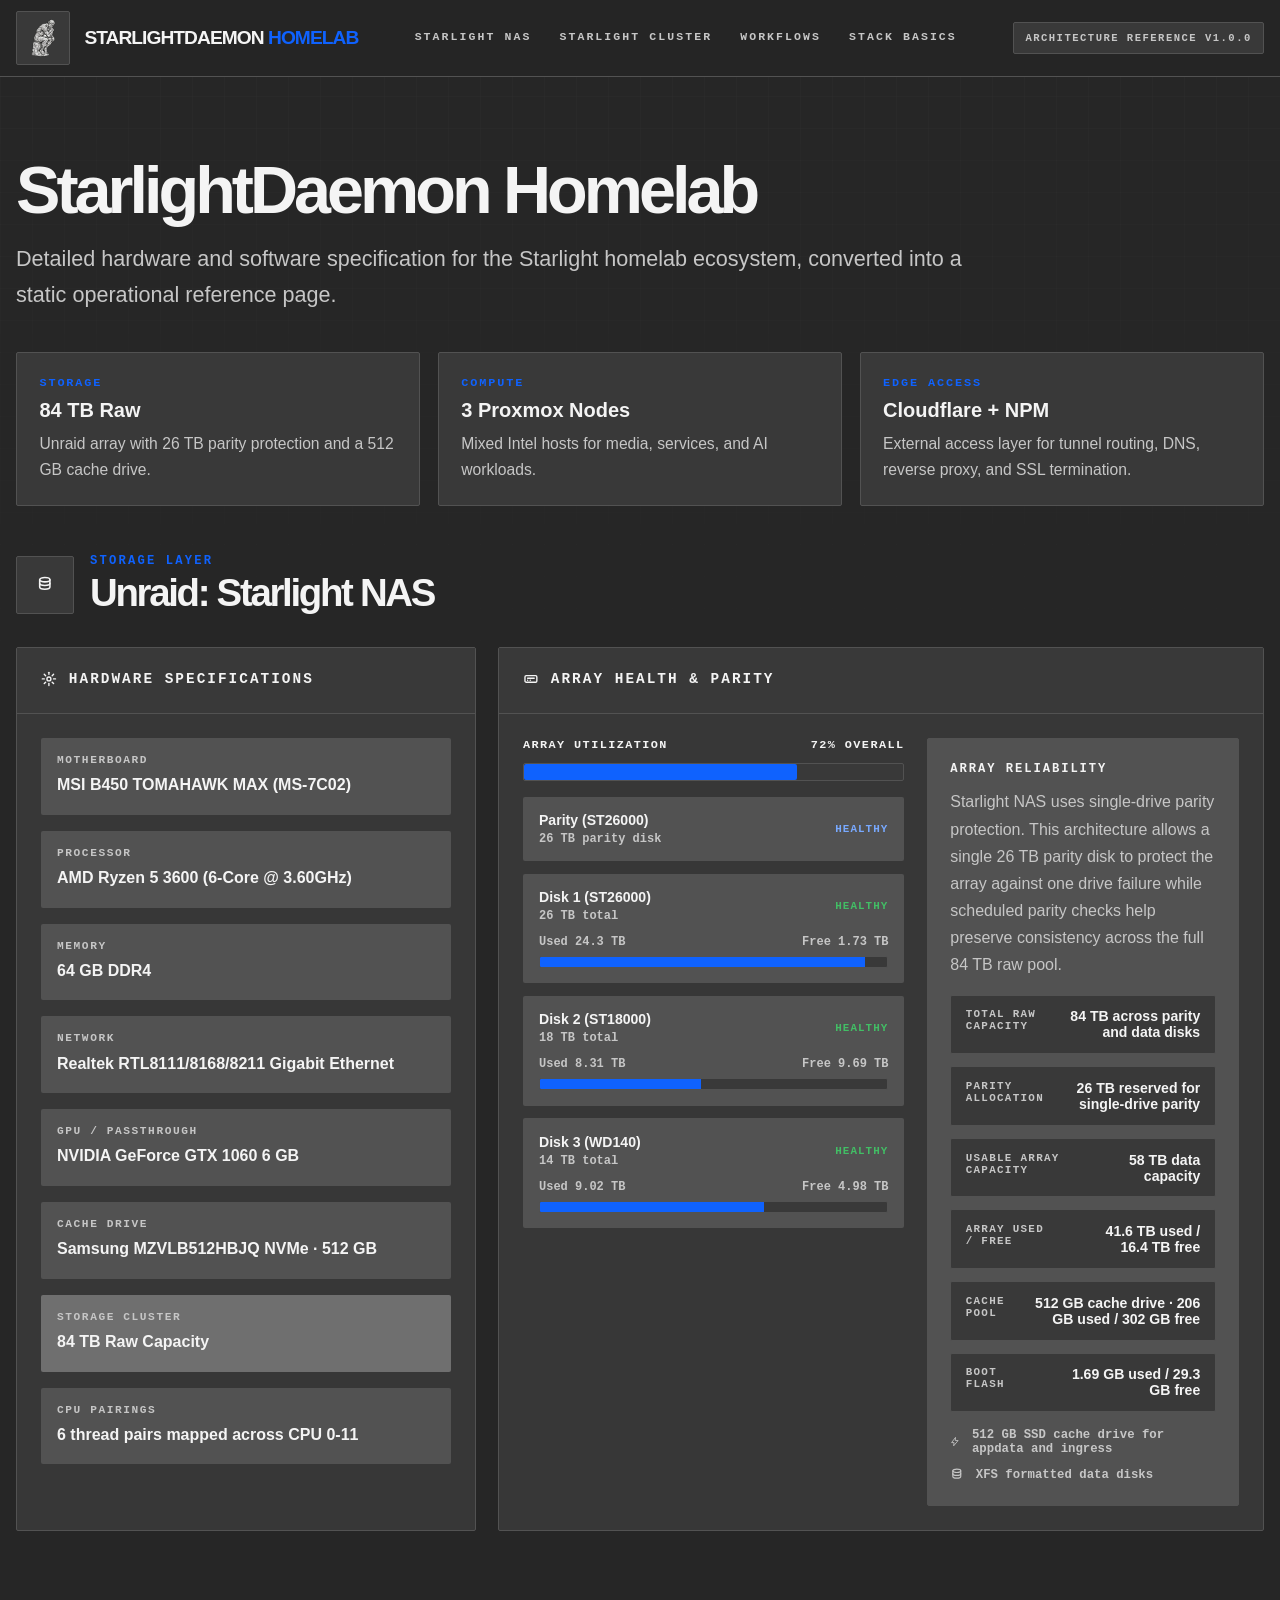
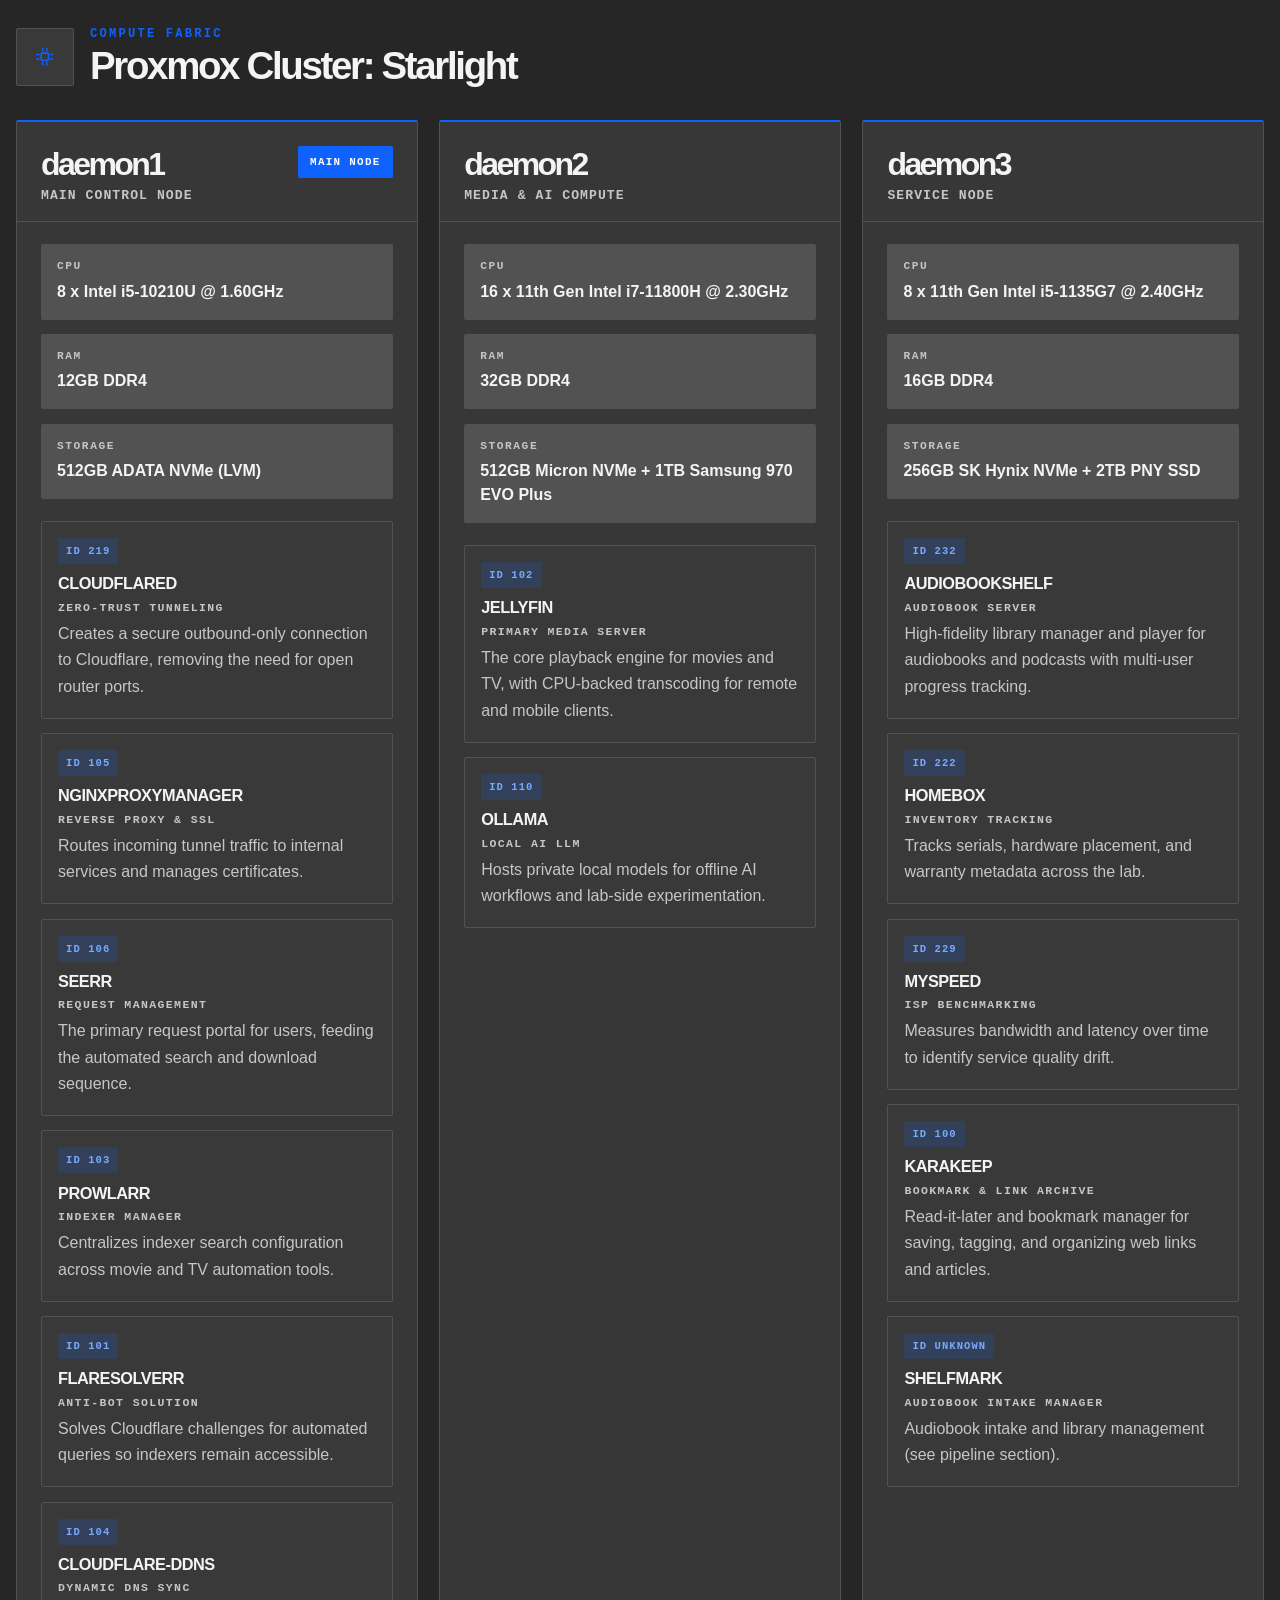
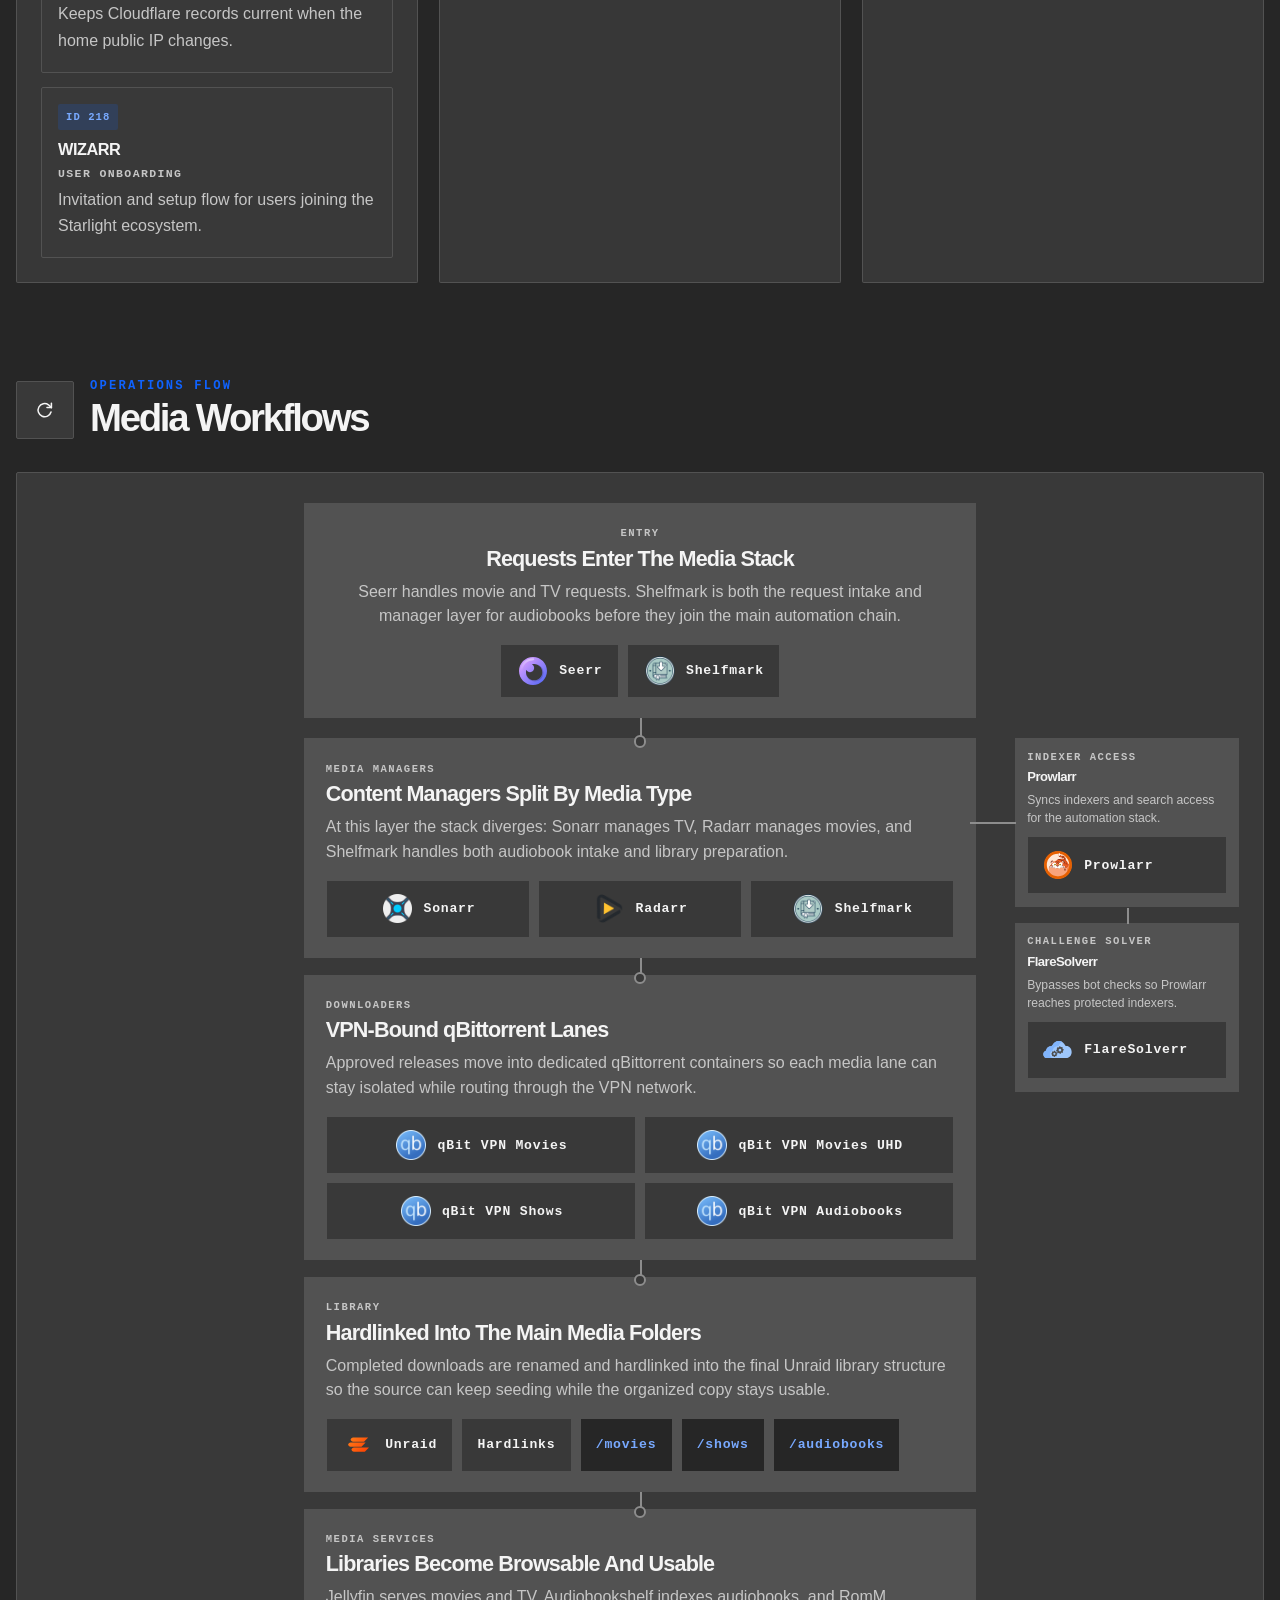
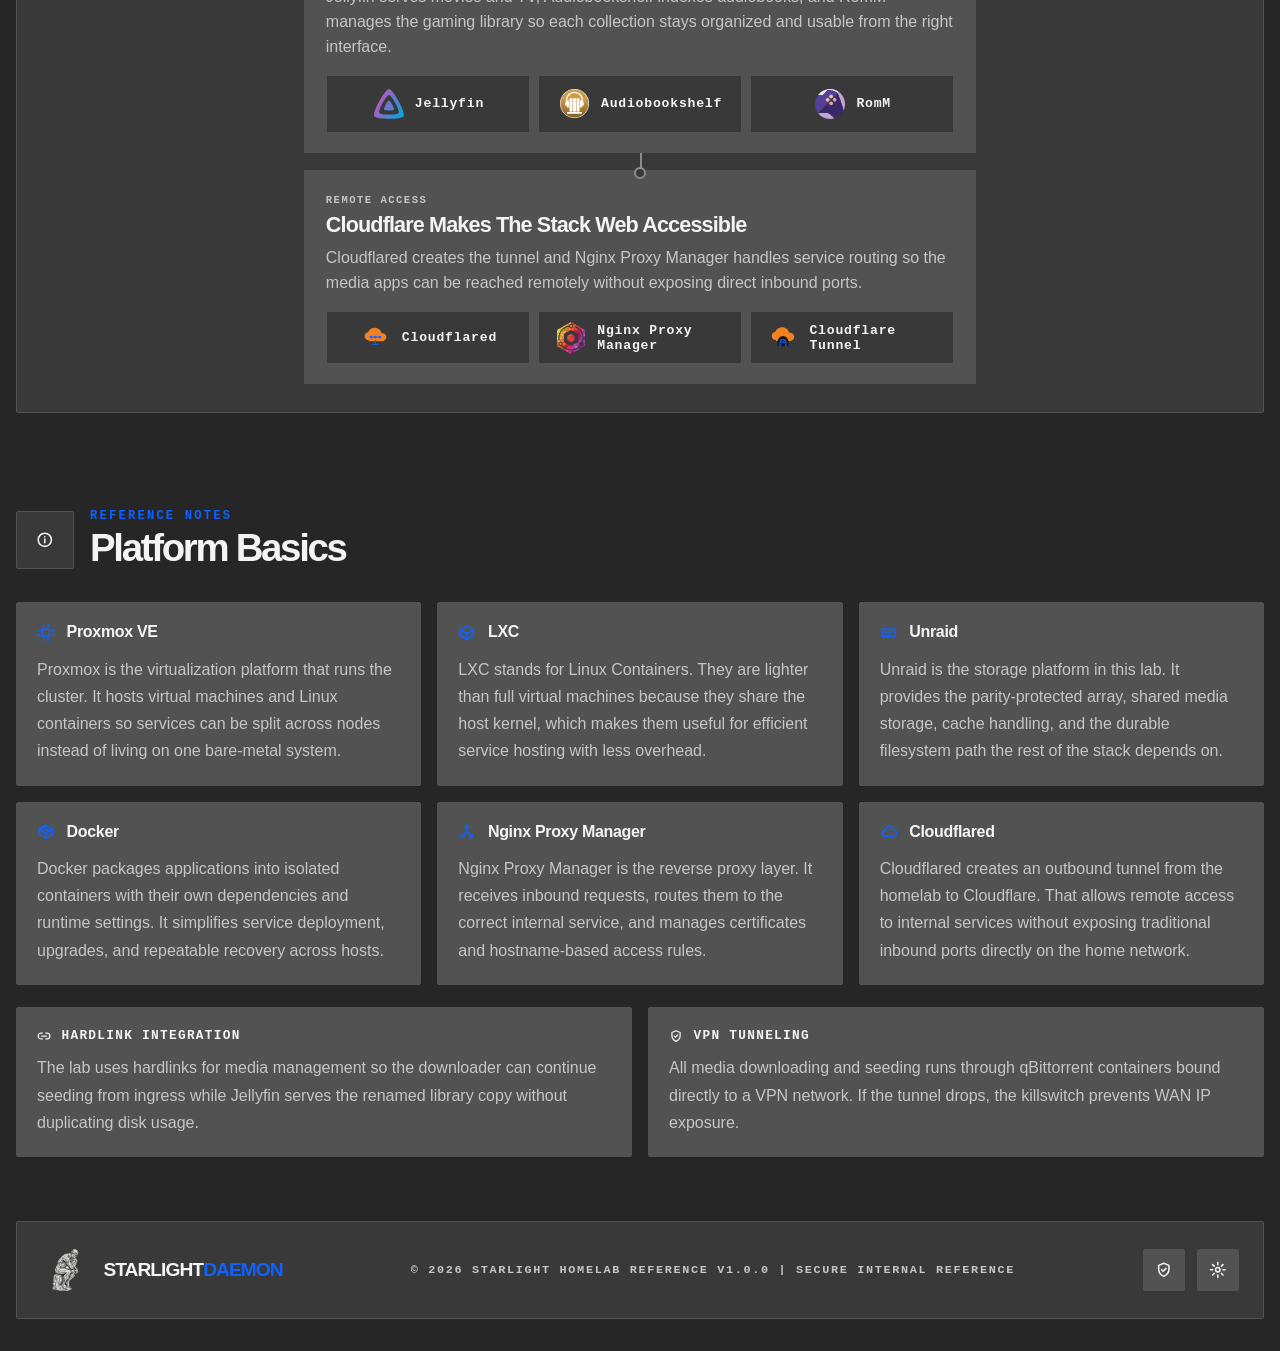
==== docs/index.html @ 4c4d32d7 "chore: serve site from /docs — stop publishing repo-internal paths" ====
<!DOCTYPE html>
<html lang="en">

<head>
    <meta charset="UTF-8">
    <meta name="viewport" content="width=device-width, initial-scale=1.0">
    <meta name="description" content="Detailed hardware and software specification for the Starlight homelab.">
    <meta name="author" content="StarlightDaemon">
    <meta name="theme-color" content="#090f1c">
    <meta property="og:type" content="website">
    <meta property="og:url" content="https://homelab.starlightdaemon.dev/">
    <meta property="og:title" content="StarlightDaemon Homelab">
    <meta property="og:description" content="Detailed hardware and software specification for the Starlight homelab.">
    <meta property="og:site_name" content="StarlightDaemon Homelab">
    <link rel="canonical" href="https://homelab.starlightdaemon.dev/">
    <title>StarlightDaemon Homelab</title>
    <link rel="stylesheet" href="css/homelab.css?v=1.0.0">
    <meta http-equiv="Content-Security-Policy"
          content="default-src 'none'; script-src 'self'; style-src 'self' 'unsafe-inline';
          img-src 'self'; font-src 'self'; base-uri 'none';
          form-action 'none'; frame-ancestors 'none'">
</head>

<body>
    <a href="#main-content" class="skip-link">Skip to main content</a>
    <div class="lab-shell">
        <nav class="lab-nav" aria-label="Primary">
            <div class="lab-nav-inner">
                <a href="index.html" class="lab-brand"
                    aria-label="Return to the top of the homelab home page">
                    <img src="assets/thinker-logo.png" alt="StarlightDaemon logo" class="lab-brand-logo" width="460" height="460">
                    <span class="lab-brand-wordmark">StarlightDaemon<span> Homelab</span></span>
                </a>

                <div class="lab-nav-links">
                    <a href="#unraid">Starlight NAS</a>
                    <a href="#proxmox">Starlight Cluster</a>
                    <a href="#pipeline">Workflows</a>
                    <a href="#stack-basics">Stack Basics</a>
                </div>

                <div class="lab-nav-meta">
                    <span>Architecture Reference v1.0.0</span>
                </div>

                <button class="lab-menu-button" type="button" aria-expanded="false" aria-controls="mobileMenu"
                    aria-label="Toggle navigation">
                    <i data-lucide="menu"></i>
                </button>
            </div>

            <div class="lab-mobile-menu" id="mobileMenu" hidden>
                <a href="#unraid">Starlight NAS</a>
                <a href="#proxmox">Starlight Cluster</a>
                <a href="#pipeline">Workflows</a>
                <a href="#stack-basics">Stack Basics</a>
            </div>
        </nav>

        <header class="lab-hero">
            <h1>StarlightDaemon Homelab</h1>
            <p>
                Detailed hardware and software specification for the Starlight homelab ecosystem, converted into a
                static operational reference page.
            </p>

            <div class="lab-stat-row" aria-label="Architecture summary">
                <article class="lab-stat-card">
                    <span class="lab-stat-label">Storage</span>
                    <strong>84 TB Raw</strong>
                    <p>Unraid array with 26 TB parity protection and a 512 GB cache drive.</p>
                </article>
                <article class="lab-stat-card">
                    <span class="lab-stat-label">Compute</span>
                    <strong>3 Proxmox Nodes</strong>
                    <p>Mixed Intel hosts for media, services, and AI workloads.</p>
                </article>
                <article class="lab-stat-card">
                    <span class="lab-stat-label">Edge Access</span>
                    <strong>Cloudflare + NPM</strong>
                    <p>External access layer for tunnel routing, DNS, reverse proxy, and SSL termination.</p>
                </article>
            </div>
        </header>

        <main class="lab-main" id="main-content">
            <section class="lab-section" id="unraid">
                <div class="lab-section-title">
                    <div class="lab-section-icon">
                        <i data-lucide="database"></i>
                    </div>
                    <div>
                        <p>Storage Layer</p>
                        <h2>Unraid: Starlight NAS</h2>
                    </div>
                </div>

                <div class="lab-grid lab-grid-unraid">
                    <article class="lab-panel lab-panel-emerald">
                        <div class="lab-panel-head">
                            <h3>
                                <i data-lucide="settings-2"></i>
                                Hardware Specifications
                            </h3>
                        </div>
                        <div class="lab-spec-list">
                            <div class="lab-spec-item">
                                <span>Motherboard</span>
                                <strong>MSI B450 TOMAHAWK MAX (MS-7C02)</strong>
                            </div>
                            <div class="lab-spec-item">
                                <span>Processor</span>
                                <strong>AMD Ryzen 5 3600 (6-Core @ 3.60GHz)</strong>
                            </div>
                            <div class="lab-spec-item">
                                <span>Memory</span>
                                <strong>64 GB DDR4</strong>
                            </div>
                            <div class="lab-spec-item">
                                <span>Network</span>
                                <strong>Realtek RTL8111/8168/8211 Gigabit Ethernet</strong>
                            </div>
                            <div class="lab-spec-item">
                                <span>GPU / Passthrough</span>
                                <strong>NVIDIA GeForce GTX 1060 6 GB</strong>
                            </div>
                            <div class="lab-spec-item">
                                <span>Cache Drive</span>
                                <strong>Samsung MZVLB512HBJQ NVMe · 512 GB</strong>
                            </div>
                            <div class="lab-spec-item lab-spec-item-highlight">
                                <span>Storage Cluster</span>
                                <strong>84 TB Raw Capacity</strong>
                            </div>
                            <div class="lab-spec-item">
                                <span>CPU Pairings</span>
                                <strong>6 thread pairs mapped across CPU 0-11</strong>
                            </div>
                        </div>
                    </article>

                    <article class="lab-panel lab-panel-emerald">
                        <div class="lab-panel-head">
                            <h3>
                                <i data-lucide="hard-drive"></i>
                                Array Health &amp; Parity
                            </h3>
                        </div>

                        <div class="lab-storage-grid">
                            <div>
                                <div class="lab-meter-head">
                                    <span>Array Utilization</span>
                                    <strong>72% Overall</strong>
                                </div>
                                <div class="lab-meter" aria-label="Array utilization 72 percent">
                                    <span class="lab-meter-fill" style="width: 72%;"></span>
                                </div>

                                <div class="lab-disk-list">
                                    <div class="lab-disk-row">
                                        <div class="lab-disk-main">
                                            <strong>Parity (ST26000)</strong>
                                            <span>26 TB parity disk</span>
                                        </div>
                                        <em class="state-info">Healthy</em>
                                    </div>
                                    <div class="lab-disk-row">
                                        <div class="lab-disk-main">
                                            <strong>Disk 1 (ST26000)</strong>
                                            <span>26 TB total</span>
                                        </div>
                                        <em class="state-good">Healthy</em>
                                        <div class="lab-disk-usage">
                                            <div class="lab-disk-usage-head">
                                                <span>Used 24.3 TB</span>
                                                <span>Free 1.73 TB</span>
                                            </div>
                                            <div class="lab-disk-usage-bar">
                                                <span style="width: 93.5%;"></span>
                                            </div>
                                        </div>
                                    </div>
                                    <div class="lab-disk-row">
                                        <div class="lab-disk-main">
                                            <strong>Disk 2 (ST18000)</strong>
                                            <span>18 TB total</span>
                                        </div>
                                        <em class="state-good">Healthy</em>
                                        <div class="lab-disk-usage">
                                            <div class="lab-disk-usage-head">
                                                <span>Used 8.31 TB</span>
                                                <span>Free 9.69 TB</span>
                                            </div>
                                            <div class="lab-disk-usage-bar">
                                                <span style="width: 46.2%;"></span>
                                            </div>
                                        </div>
                                    </div>
                                    <div class="lab-disk-row">
                                        <div class="lab-disk-main">
                                            <strong>Disk 3 (WD140)</strong>
                                            <span>14 TB total</span>
                                        </div>
                                        <em class="state-good">Healthy</em>
                                        <div class="lab-disk-usage">
                                            <div class="lab-disk-usage-head">
                                                <span>Used 9.02 TB</span>
                                                <span>Free 4.98 TB</span>
                                            </div>
                                            <div class="lab-disk-usage-bar">
                                                <span style="width: 64.4%;"></span>
                                            </div>
                                        </div>
                                    </div>
                                </div>
                            </div>

                            <div class="lab-reliability-card">
                                <h4>Array Reliability</h4>
                                <p>
                                    Starlight NAS uses single-drive parity protection. This architecture allows a
                                    single 26 TB parity disk to protect the array against one drive failure while
                                    scheduled parity checks help preserve consistency across the full 84 TB raw pool.
                                </p>
                                <div class="lab-device-summary">
                                    <div class="lab-device-row">
                                        <span>Total Raw Capacity</span>
                                        <strong>84 TB across parity and data disks</strong>
                                    </div>
                                    <div class="lab-device-row">
                                        <span>Parity Allocation</span>
                                        <strong>26 TB reserved for single-drive parity</strong>
                                    </div>
                                    <div class="lab-device-row">
                                        <span>Usable Array Capacity</span>
                                        <strong>58 TB data capacity</strong>
                                    </div>
                                    <div class="lab-device-row">
                                        <span>Array Used / Free</span>
                                        <strong>41.6 TB used / 16.4 TB free</strong>
                                    </div>
                                    <div class="lab-device-row">
                                        <span>Cache Pool</span>
                                        <strong>512 GB cache drive · 206 GB used / 302 GB free</strong>
                                    </div>
                                    <div class="lab-device-row">
                                        <span>Boot Flash</span>
                                        <strong>1.69 GB used / 29.3 GB free</strong>
                                    </div>
                                </div>
                                <ul class="lab-note-list">
                                    <li>
                                        <i data-lucide="zap"></i>
                                        <span>512 GB SSD cache drive for appdata and ingress</span>
                                    </li>
                                    <li>
                                        <i data-lucide="database"></i>
                                        <span>XFS formatted data disks</span>
                                    </li>
                                </ul>
                            </div>
                        </div>
                    </article>
                </div>
            </section>

            <section class="lab-section" id="proxmox">
                <div class="lab-section-title">
                    <div class="lab-section-icon lab-section-icon-blue">
                        <i data-lucide="cpu"></i>
                    </div>
                    <div>
                        <p>Compute Fabric</p>
                        <h2>Proxmox Cluster: Starlight</h2>
                    </div>
                </div>

                <div class="lab-node-grid">
                    <article class="lab-node-card lab-node-primary">
                        <div class="lab-node-head">
                            <div>
                                <h3>daemon1</h3>
                                <p>Main Control Node</p>
                            </div>
                            <span class="lab-node-badge">Main Node</span>
                        </div>

                        <div class="lab-node-specs">
                            <div><span>CPU</span><strong>8 x Intel i5-10210U @ 1.60GHz</strong></div>
                            <div><span>RAM</span><strong>12GB DDR4</strong></div>
                            <div><span>Storage</span><strong>512GB ADATA NVMe (LVM)</strong></div>
                        </div>

                        <div class="lab-service-list">
                            <article class="lab-service-item">
                                <div class="lab-service-id">ID 219</div>
                                <h4>cloudflared</h4>
                                <p class="lab-service-role">Zero-Trust Tunneling</p>
                                <p>Creates a secure outbound-only connection to Cloudflare, removing the need for open
                                    router ports.</p>
                            </article>
                            <article class="lab-service-item">
                                <div class="lab-service-id">ID 105</div>
                                <h4>nginxproxymanager</h4>
                                <p class="lab-service-role">Reverse Proxy &amp; SSL</p>
                                <p>Routes incoming tunnel traffic to internal services and manages certificates.</p>
                            </article>
                            <article class="lab-service-item">
                                <div class="lab-service-id">ID 106</div>
                                <h4>seerr</h4>
                                <p class="lab-service-role">Request Management</p>
                                <p>The primary request portal for users, feeding the automated search and download
                                    sequence.</p>
                            </article>
                            <article class="lab-service-item">
                                <div class="lab-service-id">ID 103</div>
                                <h4>prowlarr</h4>
                                <p class="lab-service-role">Indexer Manager</p>
                                <p>Centralizes indexer search configuration across movie and TV automation tools.</p>
                            </article>
                            <article class="lab-service-item">
                                <div class="lab-service-id">ID 101</div>
                                <h4>flaresolverr</h4>
                                <p class="lab-service-role">Anti-Bot Solution</p>
                                <p>Solves Cloudflare challenges for automated queries so indexers remain accessible.</p>
                            </article>
                            <article class="lab-service-item">
                                <div class="lab-service-id">ID 104</div>
                                <h4>cloudflare-ddns</h4>
                                <p class="lab-service-role">Dynamic DNS Sync</p>
                                <p>Keeps Cloudflare records current when the home public IP changes.</p>
                            </article>
                            <article class="lab-service-item">
                                <div class="lab-service-id">ID 218</div>
                                <h4>wizarr</h4>
                                <p class="lab-service-role">User Onboarding</p>
                                <p>Invitation and setup flow for users joining the Starlight ecosystem.</p>
                            </article>
                        </div>
                    </article>

                    <article class="lab-node-card">
                        <div class="lab-node-head">
                            <div>
                                <h3>daemon2</h3>
                                <p>Media &amp; AI Compute</p>
                            </div>
                        </div>

                        <div class="lab-node-specs">
                            <div><span>CPU</span><strong>16 x 11th Gen Intel i7-11800H @ 2.30GHz</strong></div>
                            <div><span>RAM</span><strong>32GB DDR4</strong></div>
                            <div><span>Storage</span><strong>512GB Micron NVMe + 1TB Samsung 970 EVO Plus</strong></div>
                        </div>

                        <div class="lab-service-list">
                            <article class="lab-service-item">
                                <div class="lab-service-id">ID 102</div>
                                <h4>jellyfin</h4>
                                <p class="lab-service-role">Primary Media Server</p>
                                <p>The core playback engine for movies and TV, with CPU-backed transcoding for remote
                                    and mobile clients.</p>
                            </article>
                            <article class="lab-service-item">
                                <div class="lab-service-id">ID 110</div>
                                <h4>ollama</h4>
                                <p class="lab-service-role">Local AI LLM</p>
                                <p>Hosts private local models for offline AI workflows and lab-side experimentation.</p>
                            </article>
                        </div>
                    </article>

                    <article class="lab-node-card">
                        <div class="lab-node-head">
                            <div>
                                <h3>daemon3</h3>
                                <p>Service Node</p>
                            </div>
                        </div>

                        <div class="lab-node-specs">
                            <div><span>CPU</span><strong>8 x 11th Gen Intel i5-1135G7 @ 2.40GHz</strong></div>
                            <div><span>RAM</span><strong>16GB DDR4</strong></div>
                            <div><span>Storage</span><strong>256GB SK Hynix NVMe + 2TB PNY SSD</strong></div>
                        </div>

                        <div class="lab-service-list">
                            <article class="lab-service-item">
                                <div class="lab-service-id">ID 232</div>
                                <h4>audiobookshelf</h4>
                                <p class="lab-service-role">Audiobook Server</p>
                                <p>High-fidelity library manager and player for audiobooks and podcasts with
                                    multi-user progress tracking.</p>
                            </article>
                            <article class="lab-service-item">
                                <div class="lab-service-id">ID 222</div>
                                <h4>homebox</h4>
                                <p class="lab-service-role">Inventory Tracking</p>
                                <p>Tracks serials, hardware placement, and warranty metadata across the lab.</p>
                            </article>
                            <article class="lab-service-item">
                                <div class="lab-service-id">ID 229</div>
                                <h4>myspeed</h4>
                                <p class="lab-service-role">ISP Benchmarking</p>
                                <p>Measures bandwidth and latency over time to identify service quality drift.</p>
                            </article>
                            <article class="lab-service-item">
                                <div class="lab-service-id">ID 100</div>
                                <h4>karakeep</h4>
                                <p class="lab-service-role">Bookmark &amp; Link Archive</p>
                                <p>Read-it-later and bookmark manager for saving, tagging, and organizing web links and articles.</p>
                            </article>
                            <article class="lab-service-item">
                                <div class="lab-service-id">ID unknown</div>
                                <h4>Shelfmark</h4>
                                <p class="lab-service-role">Audiobook Intake Manager</p>
                                <p>Audiobook intake and library management (see pipeline section).</p>
                            </article>
                        </div>
                    </article>
                </div>
            </section>

            <section class="lab-section" id="pipeline">
                <div class="lab-section-title">
                    <div class="lab-section-icon lab-section-icon-amber">
                        <i data-lucide="refresh-cw"></i>
                    </div>
                    <div>
                        <p>Operations Flow</p>
                        <h2>Media Workflows</h2>
                    </div>
                </div>

                <div class="lab-pipeline-card">
                    <div class="lab-system-tree">
                        <article class="lab-system-node lab-system-node-entry">
                            <span class="lab-system-eyebrow">Entry</span>
                            <h3>Requests Enter The Media Stack</h3>
                            <p>Seerr handles movie and TV requests. Shelfmark is both the request intake and manager layer for audiobooks before they join the main automation chain.</p>
                            <div class="lab-system-chips">
                                <span class="tool-pill tool-seerr" data-mark="SR">Seerr</span>
                                <span class="tool-pill tool-shelfmark" data-mark="SH">Shelfmark</span>
                            </div>
                        </article>

                        <div class="lab-system-stage lab-system-stage-branch">
                            <article class="lab-system-node">
                                <span class="lab-system-eyebrow">Media Managers</span>
                                <h3>Content Managers Split By Media Type</h3>
                                <p>At this layer the stack diverges: Sonarr manages TV, Radarr manages movies, and Shelfmark handles both audiobook intake and library preparation.</p>
                                <div class="lab-system-cluster">
                                    <span class="tool-pill tool-sonarr">Sonarr</span>
                                    <span class="tool-pill tool-radarr">Radarr</span>
                                    <span class="tool-pill tool-shelfmark" data-mark="SH">Shelfmark</span>
                                </div>
                            </article>

                            <div class="lab-system-side-column">
                                <article class="lab-system-side-node">
                                    <span class="lab-system-eyebrow">Indexer Access</span>
                                    <h4>Prowlarr</h4>
                                    <p>Syncs indexers and search access for the automation stack.</p>
                                    <div class="lab-system-side-stack">
                                        <div class="lab-system-side-leaf">
                                            <span class="tool-pill tool-prowlarr" data-mark="PR">Prowlarr</span>
                                        </div>
                                    </div>
                                </article>
                                <article class="lab-system-side-node lab-system-side-node-child">
                                    <span class="lab-system-eyebrow">Challenge Solver</span>
                                    <h4>FlareSolverr</h4>
                                    <p>Bypasses bot checks so Prowlarr reaches protected indexers.</p>
                                    <div class="lab-system-side-stack">
                                        <div class="lab-system-side-leaf">
                                            <span class="tool-pill tool-flaresolverr">FlareSolverr</span>
                                        </div>
                                    </div>
                                </article>
                            </div>
                        </div>

                        <article class="lab-system-node">
                            <span class="lab-system-eyebrow">Downloaders</span>
                            <h3>VPN-Bound qBittorrent Lanes</h3>
                            <p>Approved releases move into dedicated qBittorrent containers so each media lane can stay isolated while routing through the VPN network.</p>
                            <div class="lab-system-cluster lab-system-cluster-wide">
                                <span class="tool-pill tool-qbittorrent">qBit VPN Movies</span>
                                <span class="tool-pill tool-qbittorrent">qBit VPN Movies UHD</span>
                                <span class="tool-pill tool-qbittorrent">qBit VPN Shows</span>
                                <span class="tool-pill tool-qbittorrent">qBit VPN Audiobooks</span>
                            </div>
                        </article>

                        <article class="lab-system-node">
                            <span class="lab-system-eyebrow">Library</span>
                            <h3>Hardlinked Into The Main Media Folders</h3>
                            <p>Completed downloads are renamed and hardlinked into the final Unraid library structure so the source can keep seeding while the organized copy stays usable.</p>
                            <div class="lab-system-chips">
                                <span class="tool-pill tool-unraid" data-mark="UN">Unraid</span>
                                <span>Hardlinks</span>
                                <code>/movies</code>
                                <code>/shows</code>
                                <code>/audiobooks</code>
                            </div>
                        </article>

                        <article class="lab-system-node">
                            <span class="lab-system-eyebrow">Media Services</span>
                            <h3>Libraries Become Browsable And Usable</h3>
                            <p>Jellyfin serves movies and TV, Audiobookshelf indexes audiobooks, and RomM manages the gaming library so each collection stays organized and usable from the right interface.</p>
                            <div class="lab-system-cluster lab-system-cluster-media">
                                <span class="tool-pill tool-jellyfin">Jellyfin</span>
                                <span class="tool-pill tool-audiobookshelf" data-mark="AB">Audiobookshelf</span>
                                <span class="tool-pill tool-romm" data-mark="RM">RomM</span>
                            </div>
                        </article>

                        <article class="lab-system-node lab-system-node-edge">
                            <span class="lab-system-eyebrow">Remote Access</span>
                            <h3>Cloudflare Makes The Stack Web Accessible</h3>
                            <p>Cloudflared creates the tunnel and Nginx Proxy Manager handles service routing so the media apps can be reached remotely without exposing direct inbound ports.</p>
                            <div class="lab-system-chips lab-system-chips-remote">
                                <span class="tool-pill tool-cloudflared">Cloudflared</span>
                                <span class="tool-pill tool-npm" data-mark="NP">Nginx Proxy Manager</span>
                                <span class="tool-pill tool-cloudflare-tunnel">Cloudflare Tunnel</span>
                            </div>
                        </article>
                    </div>

                </div>
            </section>

            <section class="lab-section" id="stack-basics">
                <div class="lab-section-title">
                    <div class="lab-section-icon">
                        <i data-lucide="info"></i>
                    </div>
                    <div>
                        <p>Reference Notes</p>
                        <h2>Platform Basics</h2>
                    </div>
                </div>

                <div class="lab-basics-grid">
                    <article class="lab-basic-card">
                        <div class="lab-basic-head">
                            <i data-lucide="cpu"></i>
                            <h3>Proxmox VE</h3>
                        </div>
                        <p>
                            Proxmox is the virtualization platform that runs the cluster. It hosts virtual machines and
                            Linux containers so services can be split across nodes instead of living on one bare-metal
                            system.
                        </p>
                    </article>

                    <article class="lab-basic-card">
                        <div class="lab-basic-head">
                            <i data-lucide="box"></i>
                            <h3>LXC</h3>
                        </div>
                        <p>
                            LXC stands for Linux Containers. They are lighter than full virtual machines because they
                            share the host kernel, which makes them useful for efficient service hosting with less
                            overhead.
                        </p>
                    </article>

                    <article class="lab-basic-card">
                        <div class="lab-basic-head">
                            <i data-lucide="hard-drive"></i>
                            <h3>Unraid</h3>
                        </div>
                        <p>
                            Unraid is the storage platform in this lab. It provides the parity-protected array, shared
                            media storage, cache handling, and the durable filesystem path the rest of the stack
                            depends on.
                        </p>
                    </article>

                    <article class="lab-basic-card">
                        <div class="lab-basic-head">
                            <i data-lucide="package"></i>
                            <h3>Docker</h3>
                        </div>
                        <p>
                            Docker packages applications into isolated containers with their own dependencies and
                            runtime settings. It simplifies service deployment, upgrades, and repeatable recovery
                            across hosts.
                        </p>
                    </article>

                    <article class="lab-basic-card">
                        <div class="lab-basic-head">
                            <i data-lucide="network"></i>
                            <h3>Nginx Proxy Manager</h3>
                        </div>
                        <p>
                            Nginx Proxy Manager is the reverse proxy layer. It receives inbound requests, routes them
                            to the correct internal service, and manages certificates and hostname-based access rules.
                        </p>
                    </article>

                    <article class="lab-basic-card">
                        <div class="lab-basic-head">
                            <i data-lucide="cloud"></i>
                            <h3>Cloudflared</h3>
                        </div>
                        <p>
                            Cloudflared creates an outbound tunnel from the homelab to Cloudflare. That allows remote
                            access to internal services without exposing traditional inbound ports directly on the home
                            network.
                        </p>
                    </article>
                </div>

                <div class="lab-footnotes">
                    <article class="lab-footnote">
                        <h3>
                            <i data-lucide="link-2"></i>
                            Hardlink Integration
                        </h3>
                        <p>
                            The lab uses hardlinks for media management so the downloader can continue seeding from
                            ingress while Jellyfin serves the renamed library copy without duplicating disk usage.
                        </p>
                    </article>
                    <article class="lab-footnote">
                        <h3>
                            <i data-lucide="shield-check"></i>
                            VPN Tunneling
                        </h3>
                        <p>
                            All media downloading and seeding runs through qBittorrent containers bound directly
                            to a VPN network. If the tunnel drops, the killswitch prevents WAN IP exposure.
                        </p>
                    </article>
                </div>
            </section>
        </main>

        <footer class="lab-footer">
            <div class="lab-footer-brand">
                <img src="assets/thinker-logo.png" alt="StarlightDaemon logo" width="460" height="460">
                <span>Starlight<span>Daemon</span></span>
            </div>
            <p>&copy; <span id="labYear"></span> Starlight Homelab Reference v1.0.0 | Secure Internal Reference</p>
            <div class="lab-footer-icons" aria-hidden="true">
                <span><i data-lucide="shield-check"></i></span>
                <span><i data-lucide="settings-2"></i></span>
            </div>
        </footer>
    </div>

    <script src="js/homelab.js"></script>
</body>

</html>
---- docs/css/homelab.css ----
:root {
    --lab-bg: #262626;
    --lab-layer-01: #393939;
    --lab-layer-02: #525252;
    --lab-layer-03: #6f6f6f;
    --lab-bg-panel: rgba(57, 57, 57, 0.96);
    --lab-text: #f4f4f4;
    --lab-text-muted: #c6c6c6;
    --lab-text-subtle: #c6c6c6;
    --lab-border-subtle: #525252;
    --lab-border-strong: #8d8d8d;
    --lab-blue: #0f62fe;
    --lab-blue-deep: #0353e9;
    --lab-support: #24a148;
    --lab-warning: #f1c21b;
    --lab-shadow-soft: none;
    --lab-radius: 2px;
    --lab-max-width: 1320px;
    --lab-font-body: Verdana, Geneva, Tahoma, sans-serif;
    --lab-font-mono: ui-monospace, 'SFMono-Regular', Consolas, 'Liberation Mono', Menlo, monospace;
}

.skip-link {
    position: absolute;
    top: -100%;
    left: 0;
    padding: 0.5rem 1rem;
    background: var(--lab-blue);
    color: #ffffff;
    text-decoration: none;
    z-index: 9999;
    font-size: 0.875rem;
    font-weight: 600;
}
.skip-link:focus {
    top: 0;
}

*,
*::before,
*::after {
    box-sizing: border-box;
}

html {
    scroll-behavior: smooth;
}

body {
    margin: 0;
    min-height: 100vh;
    font-family: var(--lab-font-body);
    color: var(--lab-text);
    background: var(--lab-bg);
}

body::before {
    content: '';
    position: fixed;
    inset: 0;
    background-image:
        linear-gradient(rgba(255, 255, 255, 0.02) 1px, transparent 1px),
        linear-gradient(90deg, rgba(255, 255, 255, 0.02) 1px, transparent 1px);
    background-size: 32px 32px;
    mask-image: linear-gradient(180deg, rgba(0, 0, 0, 0.85), transparent 90%);
    pointer-events: none;
    z-index: 0;
}

a {
    color: inherit;
    text-decoration: none;
}

img {
    display: block;
    max-width: 100%;
}

button {
    font: inherit;
}

[hidden] {
    display: none !important;
}

.lab-shell {
    position: relative;
    z-index: 1;
}

.lab-nav {
    position: sticky;
    top: 0;
    z-index: 30;
    backdrop-filter: blur(12px);
    -webkit-backdrop-filter: blur(12px);
    background: rgba(38, 38, 38, 0.94);
    border-bottom: 1px solid var(--lab-border-subtle);
}

.lab-nav-inner,
.lab-mobile-menu,
.lab-hero,
.lab-main,
.lab-footer {
    width: min(calc(100% - 2rem), var(--lab-max-width));
    margin: 0 auto;
}

.lab-nav-inner {
    display: flex;
    align-items: center;
    justify-content: space-between;
    gap: 1.5rem;
    min-height: 76px;
}

.lab-brand {
    display: inline-flex;
    align-items: center;
    gap: 0.9rem;
}

.lab-brand-logo {
    width: 54px;
    height: 54px;
    padding: 0.3rem;
    background: var(--lab-layer-01);
    border: 1px solid var(--lab-border-subtle);
    border-radius: var(--lab-radius);
    box-shadow: none;
}

.lab-brand-wordmark,
.lab-footer-brand span {
    font-family: var(--lab-font-body);
    font-size: 1.2rem;
    font-weight: 700;
    letter-spacing: -0.05em;
    text-transform: uppercase;
    white-space: nowrap;
}

.lab-brand-wordmark span,
.lab-footer-brand span span {
    color: var(--lab-blue);
}

.lab-nav-links {
    display: flex;
    align-items: center;
    gap: 1.75rem;
    font-family: var(--lab-font-mono);
    font-size: 0.72rem;
    font-weight: 700;
    letter-spacing: 0.18em;
    text-transform: uppercase;
    color: var(--lab-text-muted);
}

.lab-nav-meta {
    display: inline-flex;
    align-items: center;
    min-height: 32px;
    padding: 0.35rem 0.7rem;
    border: 1px solid var(--lab-border-subtle);
    border-radius: var(--lab-radius);
    background: var(--lab-layer-01);
    color: var(--lab-text-subtle);
    font-family: var(--lab-font-mono);
    font-size: 0.66rem;
    font-weight: 700;
    letter-spacing: 0.14em;
    text-transform: uppercase;
    white-space: nowrap;
}

.lab-nav-links a {
    position: relative;
    padding-bottom: 0.25rem;
}

.lab-nav-links a::after {
    content: '';
    position: absolute;
    left: 0;
    bottom: 0;
    width: 100%;
    height: 2px;
    background: var(--lab-blue);
    transform: scaleX(0);
    transform-origin: left;
    transition: transform 180ms ease;
}

.lab-nav-links a:hover::after,
.lab-nav-links a:focus-visible::after {
    transform: scaleX(1);
}

.lab-menu-button {
    display: none;
    width: 48px;
    height: 48px;
    align-items: center;
    justify-content: center;
    border: 1px solid var(--lab-border-subtle);
    border-radius: var(--lab-radius);
    background: var(--lab-layer-01);
    color: var(--lab-text);
    cursor: pointer;
}

.lab-mobile-menu {
    display: none;
    padding: 0 0 1rem;
}

.lab-mobile-menu.is-open {
    display: grid;
    gap: 0.75rem;
}

.lab-mobile-menu a {
    display: block;
    padding: 0.95rem 1rem;
    background: var(--lab-layer-01);
    border: 1px solid var(--lab-border-subtle);
    border-radius: var(--lab-radius);
    font-family: var(--lab-font-mono);
    font-size: 0.78rem;
    font-weight: 700;
    letter-spacing: 0.12em;
    text-transform: uppercase;
}

.lab-hero {
    padding: 5rem 0 3rem;
}

.lab-hero h1 {
    max-width: none;
    margin: 0 0 1rem;
    font-size: clamp(3rem, 5.2vw, 5rem);
    line-height: 1.02;
    letter-spacing: -0.06em;
}

.lab-hero p {
    max-width: 62rem;
    margin: 0;
    color: var(--lab-text-muted);
    font-size: clamp(1.05rem, 2vw, 1.35rem);
    line-height: 1.65;
}

.lab-stat-row {
    display: grid;
    grid-template-columns: repeat(3, minmax(0, 1fr));
    gap: 1.1rem;
    margin-top: 2.5rem;
}

.lab-stat-card,
.lab-panel,
.lab-node-card,
.lab-pipeline-card,
.lab-footer {
    border: 1px solid var(--lab-border-subtle);
    box-shadow: var(--lab-shadow-soft);
}

.lab-stat-card {
    padding: 1.4rem;
    border-radius: var(--lab-radius);
    background: var(--lab-layer-01);
}

.lab-stat-label {
    display: block;
    margin-bottom: 0.55rem;
    color: var(--lab-blue);
    font-family: var(--lab-font-mono);
    font-size: 0.74rem;
    font-weight: 700;
    letter-spacing: 0.16em;
    text-transform: uppercase;
}

.lab-stat-card strong {
    display: block;
    font-size: 1.25rem;
    line-height: 1.2;
}

.lab-stat-card p {
    margin-top: 0.55rem;
    font-size: 0.98rem;
    color: var(--lab-text-muted);
}

.lab-main {
    display: flex;
    flex-direction: column;
    gap: 6rem;
    padding-bottom: 4rem;
}

.lab-section {
    scroll-margin-top: 6.5rem;
}

.lab-section-title {
    display: flex;
    align-items: center;
    gap: 1rem;
    margin-bottom: 2rem;
}

.lab-section-title p {
    margin: 0 0 0.2rem;
    color: var(--lab-blue);
    font-family: var(--lab-font-mono);
    font-size: 0.76rem;
    font-weight: 700;
    letter-spacing: 0.18em;
    text-transform: uppercase;
}

.lab-section-title h2 {
    margin: 0;
    font-size: clamp(1.85rem, 3vw, 2.8rem);
    letter-spacing: -0.06em;
}

.lab-section-icon {
    display: grid;
    place-items: center;
    width: 58px;
    height: 58px;
    border-radius: var(--lab-radius);
    background: var(--lab-layer-01);
    border: 1px solid var(--lab-border-subtle);
    color: var(--lab-text);
}

.lab-section-icon-blue {
    background: var(--lab-layer-01);
    border-color: var(--lab-border-subtle);
    color: var(--lab-blue);
}

.lab-section-icon-amber {
    background: var(--lab-layer-01);
    border-color: var(--lab-border-subtle);
    color: var(--lab-text);
}

.lab-grid {
    display: grid;
    gap: 1.4rem;
}

.lab-grid-unraid {
    grid-template-columns: minmax(280px, 0.9fr) minmax(420px, 1.5fr);
}

.lab-panel,
.lab-node-card,
.lab-pipeline-card {
    overflow: hidden;
    border-radius: var(--lab-radius);
    background: var(--lab-bg-panel);
}

.lab-panel {
    border-width: 1px;
}

.lab-panel-emerald {
    box-shadow: none;
}

.lab-panel-head {
    padding: 1.4rem 1.5rem;
    border-bottom: 1px solid var(--lab-border-subtle);
    background: var(--lab-layer-01);
}

.lab-panel-head h3 {
    display: inline-flex;
    align-items: center;
    gap: 0.75rem;
    margin: 0;
    font-size: 0.9rem;
    font-family: var(--lab-font-mono);
    font-weight: 700;
    letter-spacing: 0.14em;
    text-transform: uppercase;
}

.lab-spec-list {
    display: grid;
    gap: 1rem;
    padding: 1.5rem;
}

.lab-spec-item {
    padding: 1rem 1rem 1.1rem;
    border-radius: var(--lab-radius);
    background: var(--lab-layer-02);
    color: var(--lab-text);
    box-shadow: none;
}

.lab-spec-item span,
.lab-node-specs span {
    display: block;
    margin-bottom: 0.45rem;
    color: var(--lab-text-subtle);
    font-family: var(--lab-font-mono);
    font-size: 0.7rem;
    font-weight: 700;
    letter-spacing: 0.14em;
    text-transform: uppercase;
}

.lab-spec-item strong,
.lab-node-specs strong {
    display: block;
    font-size: 1rem;
    line-height: 1.5;
}

.lab-spec-item-highlight {
    background: var(--lab-layer-03);
    color: var(--lab-text);
}

.lab-spec-item-highlight span {
    color: var(--lab-text-muted);
}

.lab-storage-grid {
    display: grid;
    grid-template-columns: minmax(0, 1.1fr) minmax(280px, 0.9fr);
    gap: 1.4rem;
    padding: 1.5rem;
}

.lab-meter-head {
    display: flex;
    justify-content: space-between;
    gap: 1rem;
    margin-bottom: 0.65rem;
    font-family: var(--lab-font-mono);
    font-size: 0.74rem;
    font-weight: 700;
    letter-spacing: 0.12em;
    text-transform: uppercase;
}

.lab-meter {
    height: 18px;
    margin-bottom: 1rem;
    overflow: hidden;
    border-radius: var(--lab-radius);
    background: var(--lab-layer-01);
    border: 1px solid var(--lab-border-subtle);
}

.lab-meter-fill {
    display: block;
    height: 100%;
    border-radius: inherit;
    background: var(--lab-blue);
}

.lab-disk-list {
    display: grid;
    gap: 0.8rem;
}

.lab-disk-row {
    display: grid;
    grid-template-columns: minmax(0, 1fr) auto;
    gap: 0.75rem;
    align-items: center;
    padding: 0.95rem 1rem;
    border-radius: var(--lab-radius);
    background: var(--lab-layer-02);
    color: var(--lab-text);
    box-shadow: none;
}

.lab-disk-main {
    min-width: 0;
}

.lab-disk-row strong {
    display: block;
    font-size: 0.88rem;
}

.lab-disk-row span {
    font-family: var(--lab-font-mono);
    font-size: 0.75rem;
    font-weight: 700;
    color: var(--lab-text-subtle);
}

.lab-disk-row em {
    font-style: normal;
    font-family: var(--lab-font-mono);
    font-size: 0.68rem;
    font-weight: 700;
    letter-spacing: 0.1em;
    text-transform: uppercase;
}

.state-info {
    color: #78a9ff;
}

.state-good {
    color: #42be65;
}

.lab-disk-usage {
    grid-column: 1 / -1;
    display: grid;
    gap: 0.45rem;
}

.lab-disk-usage-head {
    display: flex;
    justify-content: space-between;
    gap: 1rem;
    font-family: var(--lab-font-mono);
    font-size: 0.68rem;
    font-weight: 700;
    color: var(--lab-text-subtle);
}

.lab-disk-usage-bar {
    height: 12px;
    overflow: hidden;
    border-radius: var(--lab-radius);
    background: var(--lab-layer-01);
    border: 1px solid var(--lab-border-subtle);
}

.lab-disk-usage-bar span {
    display: block;
    height: 100%;
    background: var(--lab-blue);
}

.lab-reliability-card {
    padding: 1.4rem;
    border-radius: var(--lab-radius);
    background: var(--lab-layer-02);
    border: 1px solid var(--lab-border-subtle);
}

.lab-reliability-card h4 {
    margin: 0 0 0.8rem;
    color: var(--lab-text);
    font-family: var(--lab-font-mono);
    font-size: 0.76rem;
    font-weight: 700;
    letter-spacing: 0.16em;
    text-transform: uppercase;
}

.lab-reliability-card p {
    margin: 0 0 1rem;
    color: var(--lab-text-muted);
    line-height: 1.7;
}

.lab-device-summary {
    display: grid;
    gap: 0.75rem;
    margin-bottom: 1rem;
}

.lab-device-row {
    display: flex;
    justify-content: space-between;
    gap: 1rem;
    padding: 0.8rem 0.9rem;
    border: 1px solid var(--lab-border-subtle);
    background: var(--lab-layer-01);
    border-radius: var(--lab-radius);
}

.lab-device-row span {
    color: var(--lab-text-subtle);
    font-family: var(--lab-font-mono);
    font-size: 0.68rem;
    font-weight: 700;
    letter-spacing: 0.12em;
    text-transform: uppercase;
}

.lab-device-row strong {
    color: var(--lab-text);
    font-size: 0.88rem;
    text-align: right;
}

.lab-note-list {
    display: grid;
    gap: 0.75rem;
    padding: 0;
    margin: 0;
    list-style: none;
}

.lab-note-list li {
    display: flex;
    align-items: center;
    gap: 0.75rem;
    color: var(--lab-text-muted);
    font-family: var(--lab-font-mono);
    font-size: 0.77rem;
    font-weight: 600;
}

.lab-node-grid {
    display: grid;
    grid-template-columns: repeat(3, minmax(0, 1fr));
    gap: 1.35rem;
}

.lab-node-card {
    display: flex;
    flex-direction: column;
    min-height: 100%;
    border-top: 2px solid var(--lab-blue);
}

.lab-node-primary {
    border-top-color: var(--lab-blue);
    box-shadow: none;
}

.lab-node-head {
    display: flex;
    justify-content: space-between;
    gap: 1rem;
    align-items: flex-start;
    padding: 1.5rem 1.5rem 1.15rem;
    border-bottom: 1px solid var(--lab-border-subtle);
}

.lab-node-head h3 {
    margin: 0;
    font-size: 2rem;
    letter-spacing: -0.08em;
}

.lab-node-head p {
    margin: 0.3rem 0 0;
    color: var(--lab-text-muted);
    font-family: var(--lab-font-mono);
    font-size: 0.82rem;
    font-weight: 600;
    letter-spacing: 0.08em;
    text-transform: uppercase;
}

.lab-node-badge {
    display: inline-flex;
    align-items: center;
    min-height: 32px;
    padding: 0.4rem 0.75rem;
    border-radius: var(--lab-radius);
    background: var(--lab-blue);
    color: #ffffff;
    font-family: var(--lab-font-mono);
    font-size: 0.68rem;
    font-weight: 700;
    letter-spacing: 0.12em;
    text-transform: uppercase;
    white-space: nowrap;
}

.lab-node-specs {
    display: grid;
    gap: 0.9rem;
    padding: 1.4rem 1.5rem;
}

.lab-node-specs div {
    padding: 1rem;
    border-radius: var(--lab-radius);
    background: var(--lab-layer-02);
    color: var(--lab-text);
}

.lab-service-list {
    display: grid;
    gap: 0.9rem;
    padding: 0 1.5rem 1.5rem;
}

.lab-service-item {
    padding: 1rem 1rem 1.1rem;
    border-radius: var(--lab-radius);
    background: var(--lab-layer-01);
    border: 1px solid var(--lab-border-subtle);
}

.lab-service-id {
    display: inline-flex;
    align-items: center;
    min-height: 26px;
    padding: 0.2rem 0.5rem;
    margin-bottom: 0.65rem;
    border-radius: var(--lab-radius);
    background: rgba(15, 98, 254, 0.16);
    color: #78a9ff;
    font-family: var(--lab-font-mono);
    font-size: 0.66rem;
    font-weight: 700;
    letter-spacing: 0.1em;
    text-transform: uppercase;
}

.lab-service-item h4 {
    margin: 0;
    font-size: 1.02rem;
    letter-spacing: -0.03em;
    text-transform: uppercase;
}

.lab-service-role {
    margin: 0.45rem 0;
    color: var(--lab-text-subtle);
    font-family: var(--lab-font-mono);
    font-size: 0.72rem;
    font-weight: 700;
    letter-spacing: 0.12em;
    text-transform: uppercase;
}

.lab-service-item p:last-child {
    margin: 0;
    color: var(--lab-text-muted);
    line-height: 1.65;
}

.lab-pipeline-card {
    padding: 1.5rem;
    background: var(--lab-layer-01);
}

.lab-system-tree {
    position: relative;
    max-width: 80rem;
    margin: 0 auto;
    padding: 0.35rem 0 0.25rem;
}

.lab-system-tree::before {
    content: '';
    position: absolute;
    left: 50%;
    top: 6.8rem;
    bottom: 5.2rem;
    width: 0;
    border-left: 2px solid var(--lab-border-strong);
}

.lab-system-stage {
    position: relative;
    display: grid;
    grid-template-columns: minmax(0, 42rem) 18rem;
    justify-content: center;
    gap: 1rem;
    align-items: start;
    margin-bottom: 1.05rem;
}

.lab-system-stage-branch {
    display: block;
    position: relative;
    max-width: 75.7rem;
    margin-left: auto;
    margin-right: auto;
}

.lab-system-stage-branch .lab-system-node {
    max-width: 42rem;
    margin: 0 auto;
}

.lab-system-node,
.lab-system-side-node {
    position: relative;
    max-width: 42rem;
    margin: 0 auto 1.05rem;
    padding: 1.15rem 1.3rem 1.2rem;
    background: var(--lab-layer-02);
    border: 1px solid var(--lab-border-subtle);
}

.lab-system-node::before {
    content: '';
    position: absolute;
    left: 50%;
    top: -1.05rem;
    width: 0;
    height: 1.05rem;
    border-left: 2px solid var(--lab-border-strong);
}

.lab-system-node::after {
    content: '';
    position: absolute;
    top: -0.25rem;
    left: calc(50% - 0.38rem);
    width: 0.76rem;
    height: 0.76rem;
    background: var(--lab-layer-01);
    border: 2px solid var(--lab-border-strong);
    border-radius: 50%;
}

.lab-system-node-entry::before,
.lab-system-node-entry::after {
    display: none;
}

.lab-system-node-entry {
    text-align: center;
    margin-bottom: 1.3rem;
}

.lab-system-node-edge {
    margin-bottom: 0;
}

.lab-system-side-node {
    margin: 0;
}

.lab-system-side-column {
    position: absolute;
    right: 0;
    top: 0;
    width: 14rem;
    display: flex;
    flex-direction: column;
    gap: 1rem;
}

.lab-system-stage-branch .lab-system-side-node {
    position: relative;
    display: flex;
    flex-direction: column;
    justify-content: center;
    padding: 0.7rem 0.7rem 0.75rem;
    margin: 0;
}

.lab-system-side-node::before {
    content: '';
    position: absolute;
    left: -2.85rem;
    top: 50%;
    width: 2.85rem;
    border-top: 2px solid var(--lab-border-strong);
    transform: translateY(-50%);
}

.lab-system-stage-branch .lab-system-side-node-child::before {
    left: 50%;
    top: -1rem;
    width: 0;
    height: 1rem;
    border-left: 2px solid var(--lab-border-strong);
    border-top: none;
    transform: none;
}

.lab-system-side-column .lab-system-side-leaf {
    padding: 0.3rem;
}

.lab-system-side-column .lab-system-side-leaf .tool-pill {
    min-height: 34px;
    padding: 0.4rem 0.7rem 0.4rem 0.5rem;
}

.lab-system-eyebrow {
    display: inline-block;
    margin-bottom: 0.45rem;
    color: var(--lab-text-subtle);
    font-family: var(--lab-font-mono);
    font-size: 0.66rem;
    font-weight: 700;
    letter-spacing: 0.14em;
    text-transform: uppercase;
}

.lab-system-node h3,
.lab-system-side-node h4 {
    margin: 0 0 0.55rem;
    font-size: 1.35rem;
    line-height: 1.12;
    letter-spacing: -0.04em;
}

.lab-system-side-node h4 {
    font-size: 1rem;
}

.lab-system-node p,
.lab-system-side-node p {
    margin: 0;
    color: var(--lab-text-muted);
    line-height: 1.55;
}

.lab-system-stage-branch .lab-system-side-node h4 {
    font-size: 0.82rem;
    margin-bottom: 0.4rem;
}

.lab-system-stage-branch .lab-system-side-node p {
    font-size: 0.76rem;
    line-height: 1.5;
}

.lab-system-side-stack {
    display: grid;
    gap: 0.45rem;
    margin-top: 0.55rem;
    padding-top: 0;
}

.lab-system-side-leaf {
    display: block;
    padding: 0.5rem;
    border: 1px solid var(--lab-border-subtle);
    background: var(--lab-layer-01);
}

.lab-system-side-leaf .tool-pill {
    display: inline-flex;
    align-items: center;
    justify-content: flex-start;
    min-height: 40px;
    padding: 0.55rem 0.95rem 0.55rem 0.65rem;
    background: transparent;
    color: var(--lab-text);
    font-family: var(--lab-font-mono);
    font-size: 0.82rem;
    font-weight: 700;
    letter-spacing: 0.06em;
}

.lab-system-chips,
.lab-system-cluster {
    display: flex;
    flex-wrap: wrap;
    gap: 0.5rem;
    margin-top: 0.95rem;
}

.lab-system-node-entry .lab-system-chips,
.lab-system-node-entry .lab-system-cluster {
    justify-content: center;
}

.lab-system-cluster {
    display: grid;
    grid-template-columns: repeat(3, minmax(0, 1fr));
    gap: 0.5rem;
}

.lab-system-cluster-wide {
    grid-template-columns: repeat(2, minmax(0, 1fr));
}

.lab-system-cluster-media {
    grid-template-columns: repeat(3, minmax(0, 1fr));
    justify-content: center;
}

.lab-system-chips-remote {
    display: grid;
    grid-template-columns: repeat(3, minmax(0, 1fr));
    gap: 0.5rem;
}

.lab-system-chips span,
.lab-system-chips code,
.lab-system-cluster span {
    display: inline-flex;
    align-items: center;
    justify-content: center;
    min-height: 40px;
    padding: 0.55rem 0.95rem;
    border: 1px solid var(--lab-border-subtle);
    background: var(--lab-layer-01);
    color: var(--lab-text);
    font-family: var(--lab-font-mono);
    font-size: 0.82rem;
    font-weight: 700;
    letter-spacing: 0.06em;
}

.tool-pill {
    position: relative;
    gap: 0.6rem;
    padding-left: 0.65rem;
}

.tool-pill::before {
    content: attr(data-mark);
    display: grid;
    place-items: center;
    width: 2.1rem;
    height: 2.1rem;
    border-radius: var(--lab-radius);
    background: var(--lab-layer-03);
    color: var(--lab-text);
    font-family: var(--lab-font-mono);
    font-size: 0.72rem;
    font-weight: 700;
    letter-spacing: 0;
    flex: 0 0 2.1rem;
}

.tool-sonarr::before,
.tool-radarr::before,
.tool-jellyfin::before,
.tool-qbittorrent::before,
.tool-cloudflared::before,
.tool-cloudflare-tunnel::before,
.tool-seerr::before,
.tool-shelfmark::before,
.tool-prowlarr::before,
.tool-flaresolverr::before,
.tool-unraid::before,
.tool-audiobookshelf::before,
.tool-romm::before,
.tool-npm::before {
    content: '';
    background-color: transparent;
    background-repeat: no-repeat;
    background-position: center;
    background-size: 82%;
}

.tool-sonarr::before {
    background-image: url("../assets/tool-icons/sonarr.png");
    background-size: 86%;
}

.tool-radarr::before {
    background-image: url("../assets/tool-icons/radarr.png");
    background-size: 86%;
}

.tool-jellyfin::before {
    background-image: url("../assets/tool-icons/jellyfin.svg");
    background-color: transparent;
    background-size: 88%;
}

.tool-qbittorrent::before {
    background-image: url("../assets/tool-icons/qbittorrent.png");
    background-size: 88%;
}

.tool-cloudflared::before {
    background-image: url("../assets/tool-icons/cloudflared.svg");
    background-size: 86%;
}

.tool-cloudflare-tunnel::before {
    background-image: url("../assets/tool-icons/cloudflare-tunnel.svg");
    background-size: 88%;
}

.tool-seerr::before {
    background-image: url("../assets/tool-icons/seerr.svg");
}

.tool-shelfmark::before {
    background-image: url("../assets/tool-icons/shelfmark.png");
    background-size: 90%;
}

.tool-prowlarr::before {
    background-image: url("../assets/tool-icons/prowlarr.svg");
}

.tool-flaresolverr::before {
    background-image: url("../assets/tool-icons/flaresolverr.svg");
    background-size: 86%;
}

.tool-unraid::before {
    background-image: url("../assets/tool-icons/unraid.svg");
    background-size: 90%;
}

.tool-audiobookshelf::before {
    background-image: url("../assets/tool-icons/audiobookshelf.svg");
    background-size: 86%;
}

.tool-romm::before {
    background-image: url("../assets/tool-icons/romm.svg");
    background-size: 88%;
}

.tool-npm::before {
    background-image: url("../assets/tool-icons/npm.svg");
    background-size: 82%;
}

.lab-system-cluster span {
    min-height: 44px;
    padding: 0.7rem 0.8rem;
}

.lab-system-chips code {
    color: #78a9ff;
    background: var(--lab-bg);
}

.lab-footnotes {
    display: grid;
    grid-template-columns: repeat(2, minmax(0, 1fr));
    gap: 1rem;
    margin-top: 1.4rem;
}

.lab-footnote {
    padding: 1.25rem;
    border-radius: var(--lab-radius);
    background: var(--lab-layer-02);
    border: 1px solid var(--lab-border-subtle);
}

.lab-footnote h3 {
    display: flex;
    align-items: center;
    gap: 0.65rem;
    margin: 0 0 0.7rem;
    color: var(--lab-text);
    font-family: var(--lab-font-mono);
    font-size: 0.8rem;
    font-weight: 700;
    letter-spacing: 0.1em;
    text-transform: uppercase;
}

.lab-footnote p {
    margin: 0;
    color: var(--lab-text-muted);
    line-height: 1.7;
}

.lab-basics-grid {
    display: grid;
    grid-template-columns: repeat(3, minmax(0, 1fr));
    gap: 1rem;
}

.lab-basic-card {
    padding: 1.25rem;
    border-radius: var(--lab-radius);
    background: var(--lab-layer-02);
    border: 1px solid var(--lab-border-subtle);
}

.lab-basic-head {
    display: flex;
    align-items: center;
    gap: 0.75rem;
    margin-bottom: 0.9rem;
}

.lab-basic-head i,
.lab-basic-head svg {
    color: var(--lab-blue);
    flex-shrink: 0;
}

.lab-basic-head h3 {
    margin: 0;
    color: var(--lab-text);
    font-size: 1rem;
    letter-spacing: -0.02em;
}

.lab-basic-card p {
    margin: 0;
    color: var(--lab-text-muted);
    line-height: 1.7;
}

.lab-footer {
    display: grid;
    grid-template-columns: auto 1fr auto;
    align-items: center;
    gap: 1rem 2rem;
    margin-bottom: 2rem;
    padding: 1.5rem;
    border-radius: var(--lab-radius);
    background: var(--lab-layer-01);
}

.lab-footer-brand {
    display: inline-flex;
    align-items: center;
    gap: 0.9rem;
}

.lab-footer-brand img {
    width: 48px;
    height: 48px;
}

.lab-footer p {
    margin: 0;
    color: var(--lab-text-subtle);
    text-align: center;
    font-family: var(--lab-font-mono);
    font-size: 0.74rem;
    font-weight: 700;
    letter-spacing: 0.14em;
    text-transform: uppercase;
}

.lab-footer-icons {
    display: flex;
    gap: 0.75rem;
}

.lab-footer-icons span {
    display: grid;
    place-items: center;
    width: 42px;
    height: 42px;
    border-radius: var(--lab-radius);
    background: var(--lab-layer-02);
    border: 1px solid var(--lab-border-subtle);
}

.lucide {
    width: 1.1em;
    height: 1.1em;
    stroke-width: 2.1;
}

@media (max-width: 1180px) {
    .lab-grid-unraid,
    .lab-storage-grid,
    .lab-node-grid,
    .lab-footnotes,
    .lab-basics-grid {
        grid-template-columns: 1fr;
    }
}

@media (max-width: 900px) {
    .lab-nav-links {
        display: none;
    }

    .lab-nav-meta {
        display: none;
    }

    .lab-menu-button {
        display: inline-flex;
    }

    .lab-hero {
        padding-top: 3.5rem;
    }

    .lab-hero h1 {
        max-width: 12ch;
    }

    .lab-stat-row,
    .lab-footer {
        grid-template-columns: 1fr;
    }

    .lab-footer {
        justify-items: center;
    }
}

@media (max-width: 700px) {
    .lab-nav-inner,
    .lab-mobile-menu,
    .lab-hero,
    .lab-main,
    .lab-footer {
        width: min(calc(100% - 1.25rem), var(--lab-max-width));
    }

    .lab-panel-head,
    .lab-spec-list,
    .lab-storage-grid,
    .lab-node-head,
    .lab-node-specs,
    .lab-service-list,
    .lab-pipeline-card,
    .lab-footer {
        padding-left: 1rem;
        padding-right: 1rem;
    }

    .lab-disk-row {
        grid-template-columns: 1fr;
        justify-items: start;
    }

    .lab-node-head {
        flex-direction: column;
    }

    .lab-section-title {
        align-items: flex-start;
    }

    .lab-system-tree::before,
    .lab-system-node::before,
    .lab-system-node::after,
    .lab-system-side-node::before {
        display: none;
    }

    .lab-system-stage {
        grid-template-columns: 1fr;
        gap: 1rem;
    }

    .lab-system-stage-branch {
        max-width: none;
    }

    .lab-system-node,
    .lab-system-side-node {
        max-width: none;
        margin-bottom: 1rem;
    }

    .lab-system-side-column {
        position: static;
        transform: none;
        width: auto;
    }

    .lab-system-stage-branch .lab-system-side-node {
        position: static;
        top: auto;
        right: auto;
        width: auto;
        transform: none;
    }

    .lab-system-node-entry {
        margin-bottom: 1rem;
    }

    .lab-system-node h3,
    .lab-system-side-node h4,
    .lab-system-node-entry h3 {
        font-size: 1.25rem;
    }

    .lab-system-cluster,
    .lab-system-cluster-wide {
        grid-template-columns: 1fr;
    }

    .lab-system-chips,
    .lab-system-cluster {
        justify-content: flex-start;
    }
}

@media (prefers-reduced-motion: reduce) {
    html {
        scroll-behavior: auto;
    }

    *,
    *::before,
    *::after {
        animation: none !important;
        transition: none !important;
    }
}
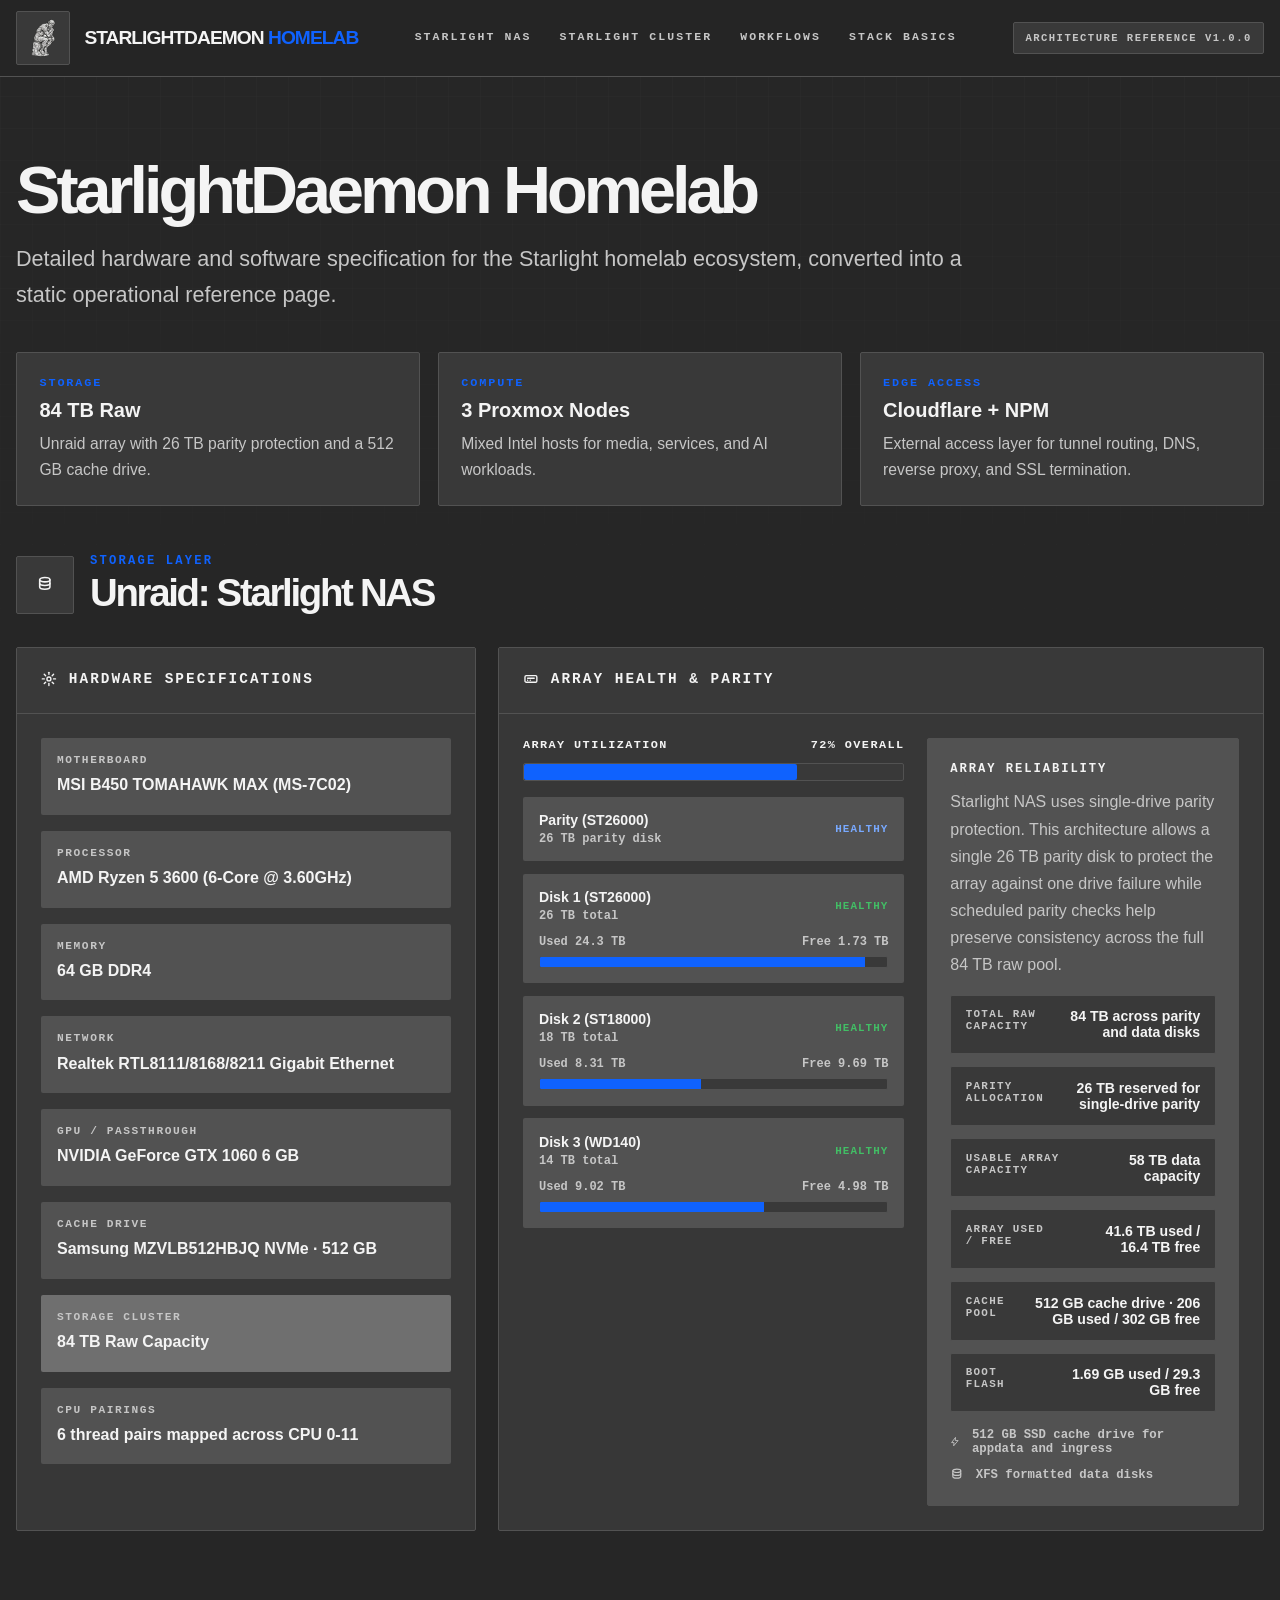
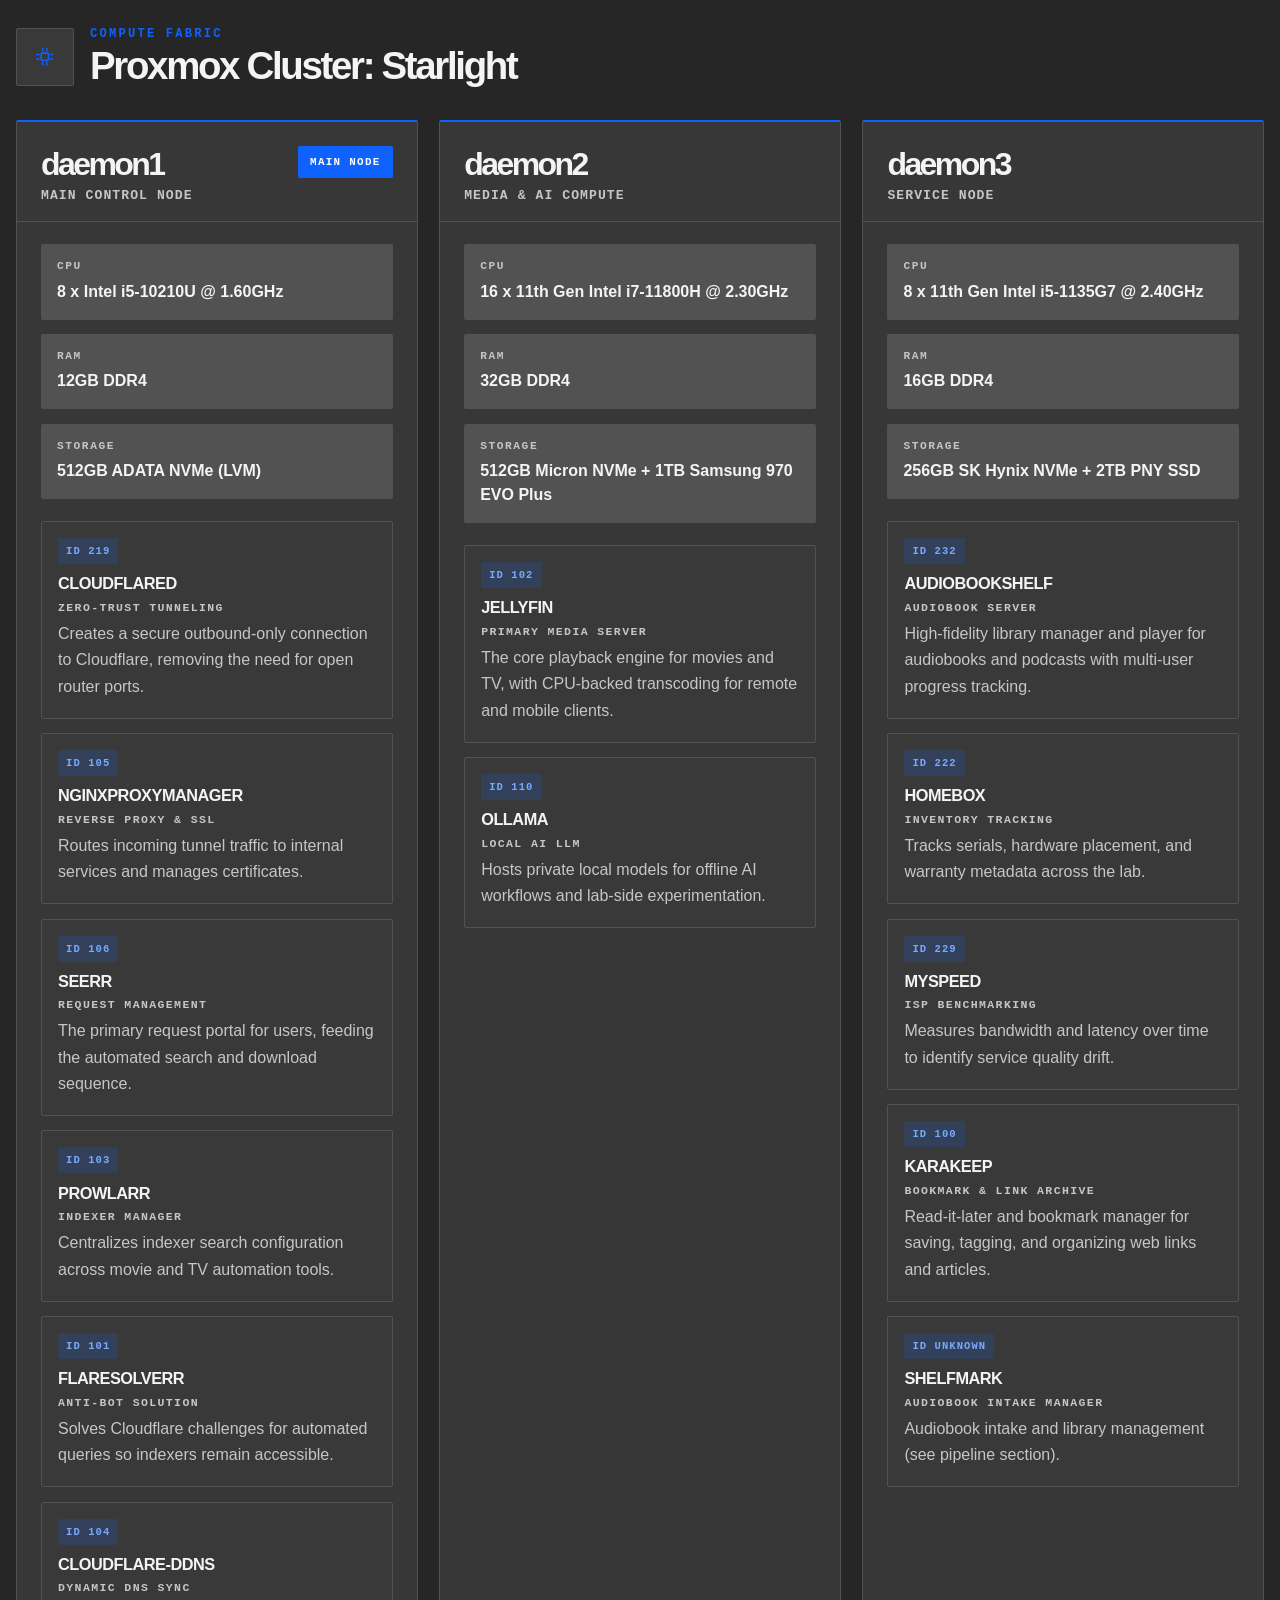
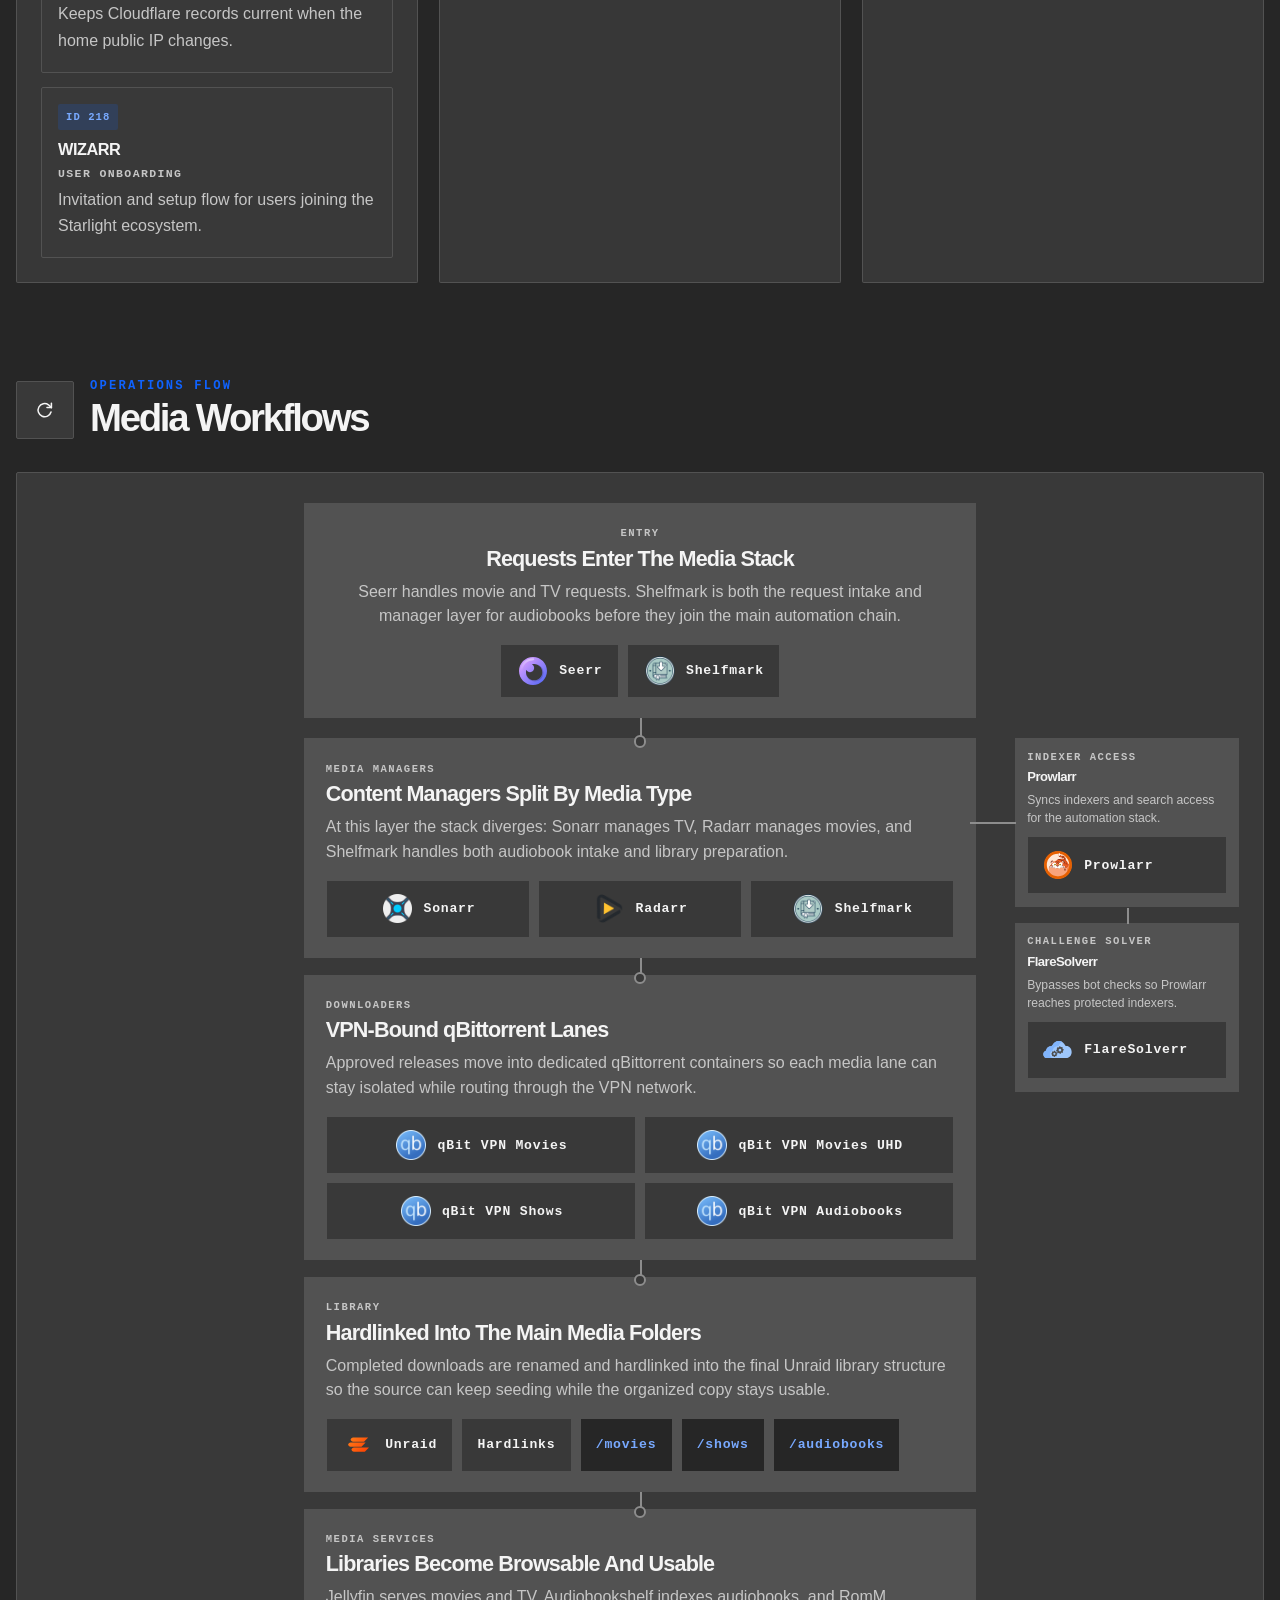
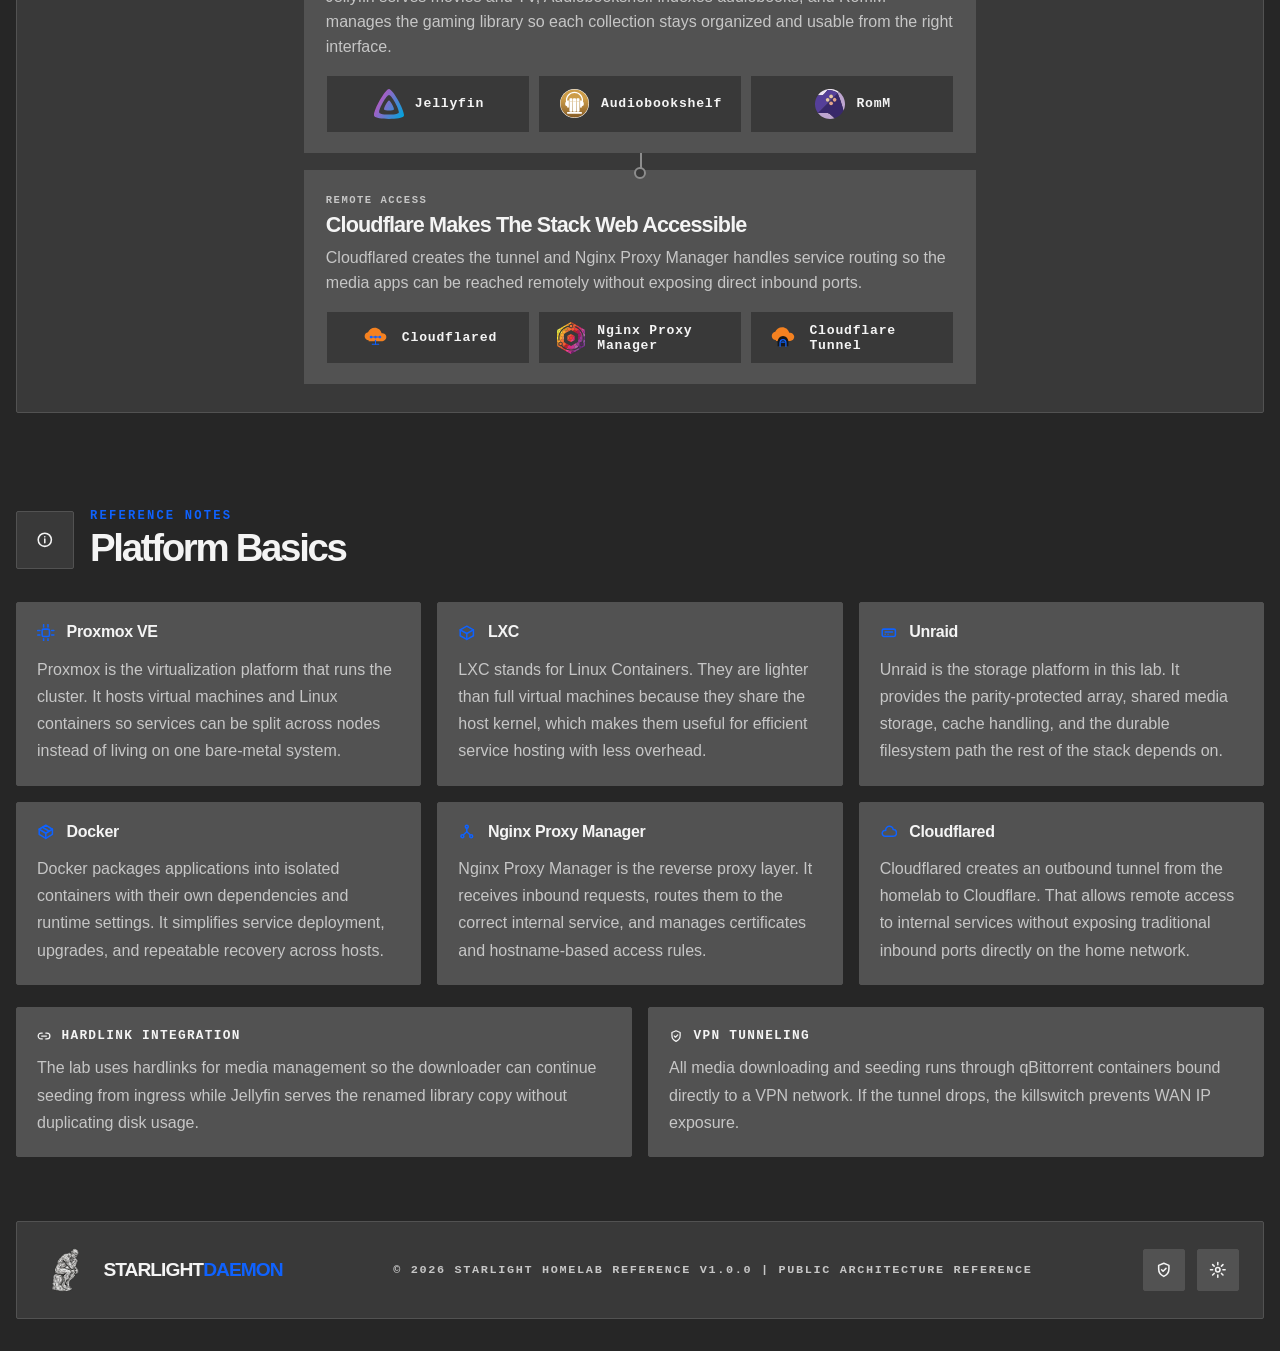
==== commit 35336ff9: "security: remediate 2026-09-06 workspace audit findings Reproduces the operator's uncommitted audit-" ====
--- a/docs/index.html
+++ b/docs/index.html
@@ -18,7 +18,7 @@
     <meta http-equiv="Content-Security-Policy"
           content="default-src 'none'; script-src 'self'; style-src 'self' 'unsafe-inline';
           img-src 'self'; font-src 'self'; base-uri 'none';
-          form-action 'none'; frame-ancestors 'none'">
+          form-action 'none'">
 </head>
 
 <body>
@@ -646,7 +646,7 @@
                 <img src="assets/thinker-logo.png" alt="StarlightDaemon logo" width="460" height="460">
                 <span>Starlight<span>Daemon</span></span>
             </div>
-            <p>&copy; <span id="labYear"></span> Starlight Homelab Reference v1.0.0 | Secure Internal Reference</p>
+            <p>&copy; <span id="labYear"></span> Starlight Homelab Reference v1.0.0 | Public Architecture Reference</p>
             <div class="lab-footer-icons" aria-hidden="true">
                 <span><i data-lucide="shield-check"></i></span>
                 <span><i data-lucide="settings-2"></i></span>
